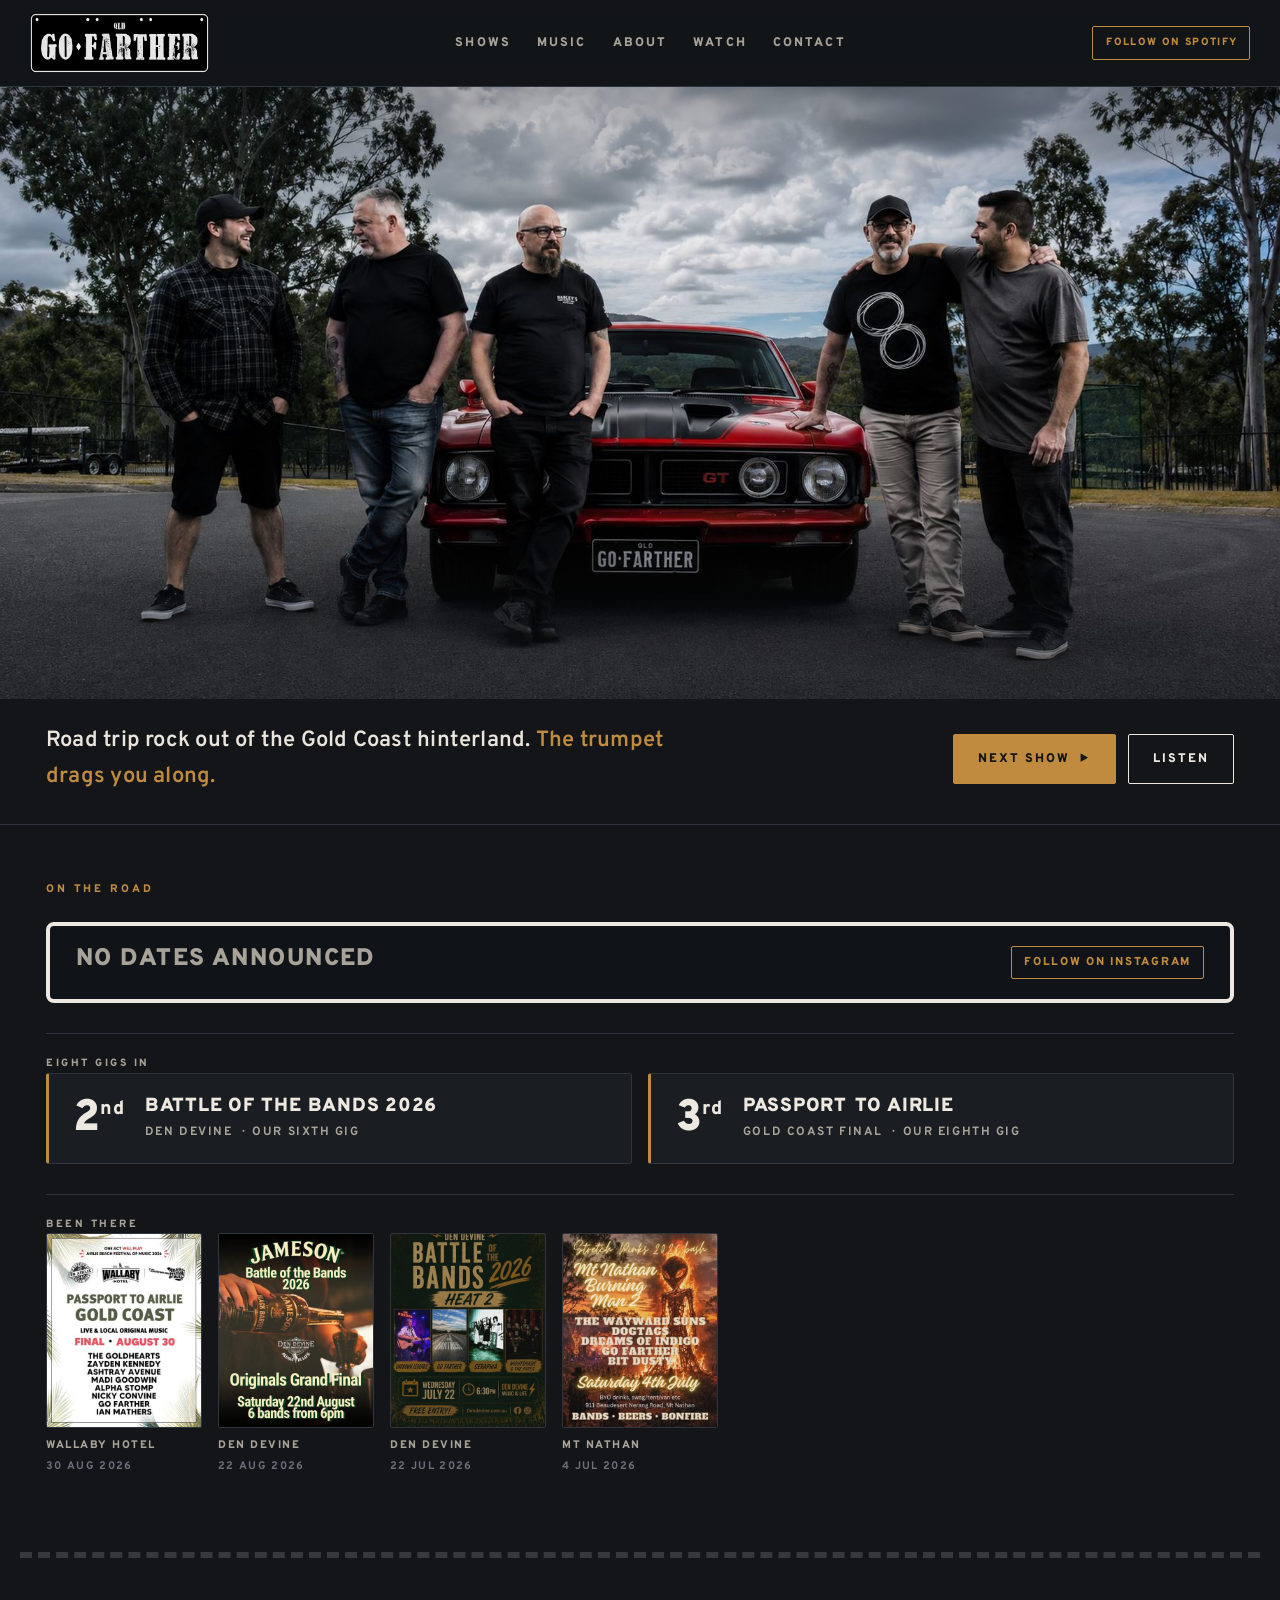
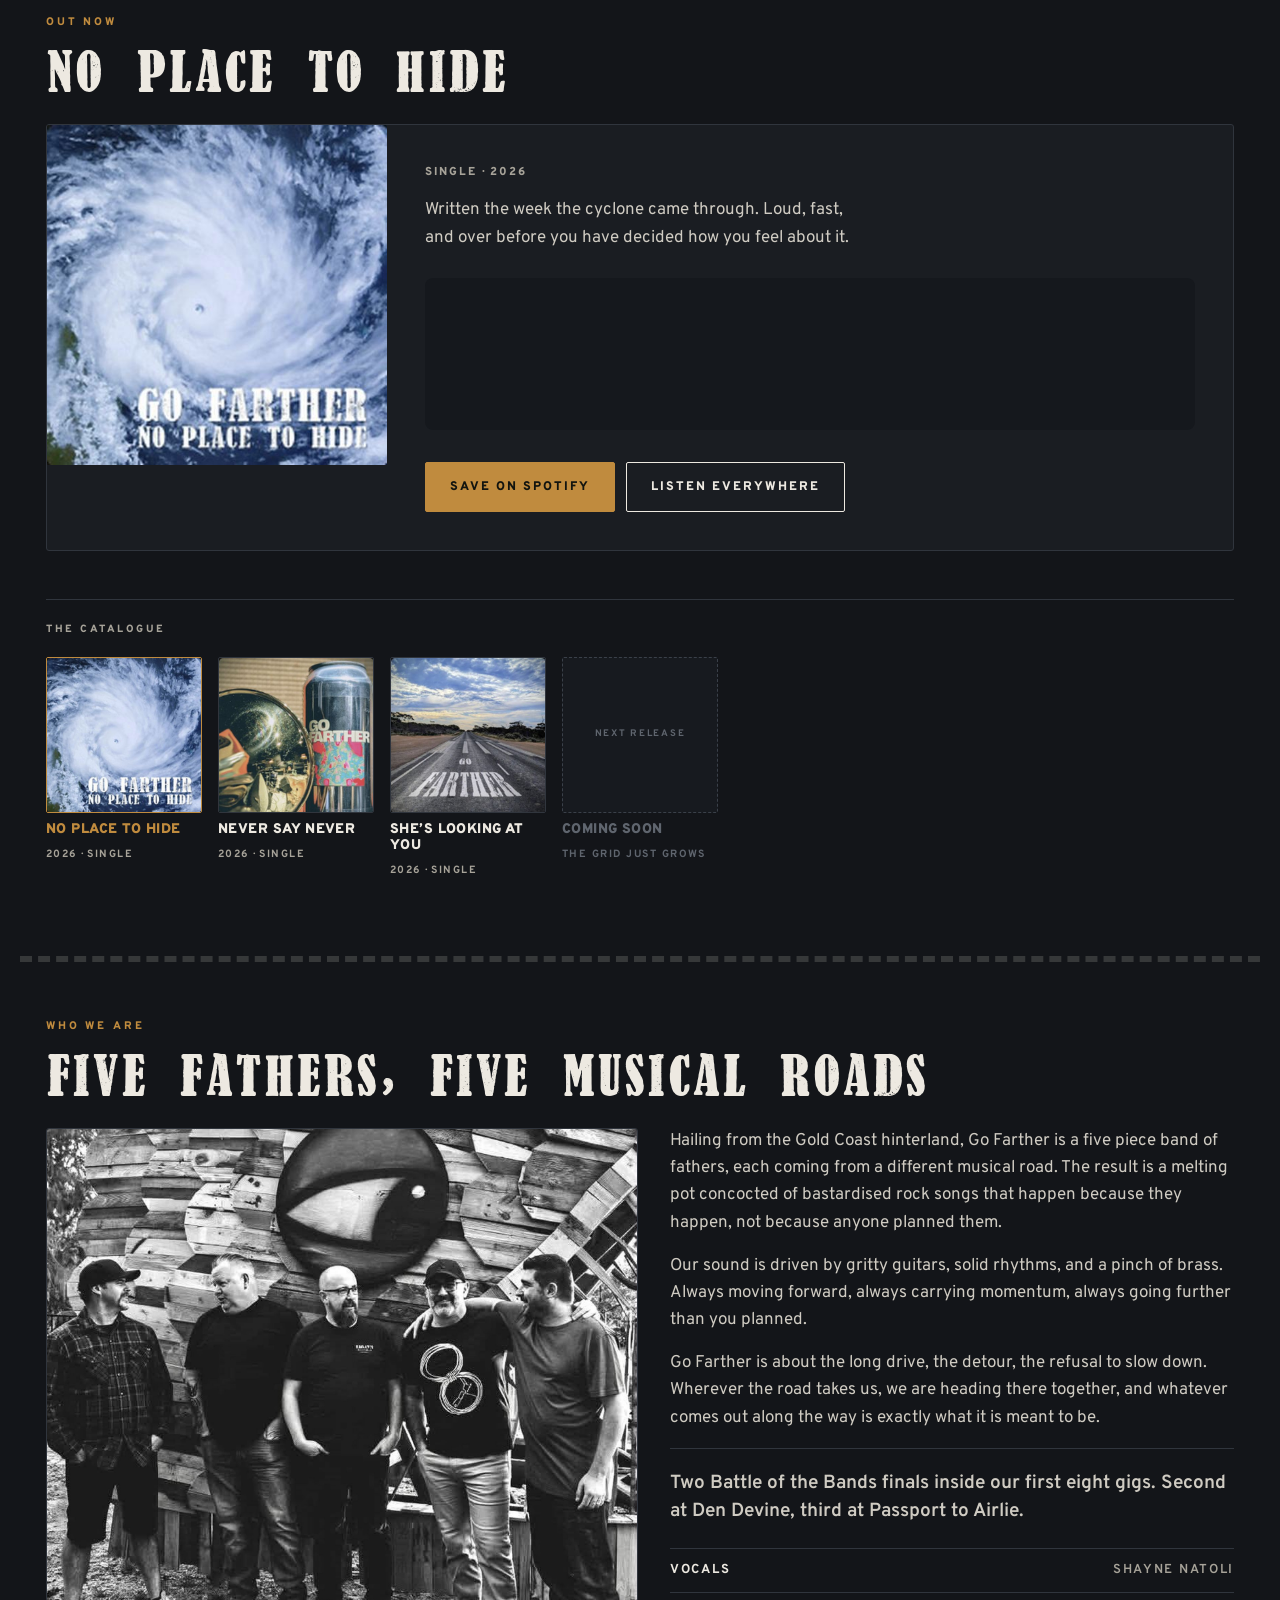
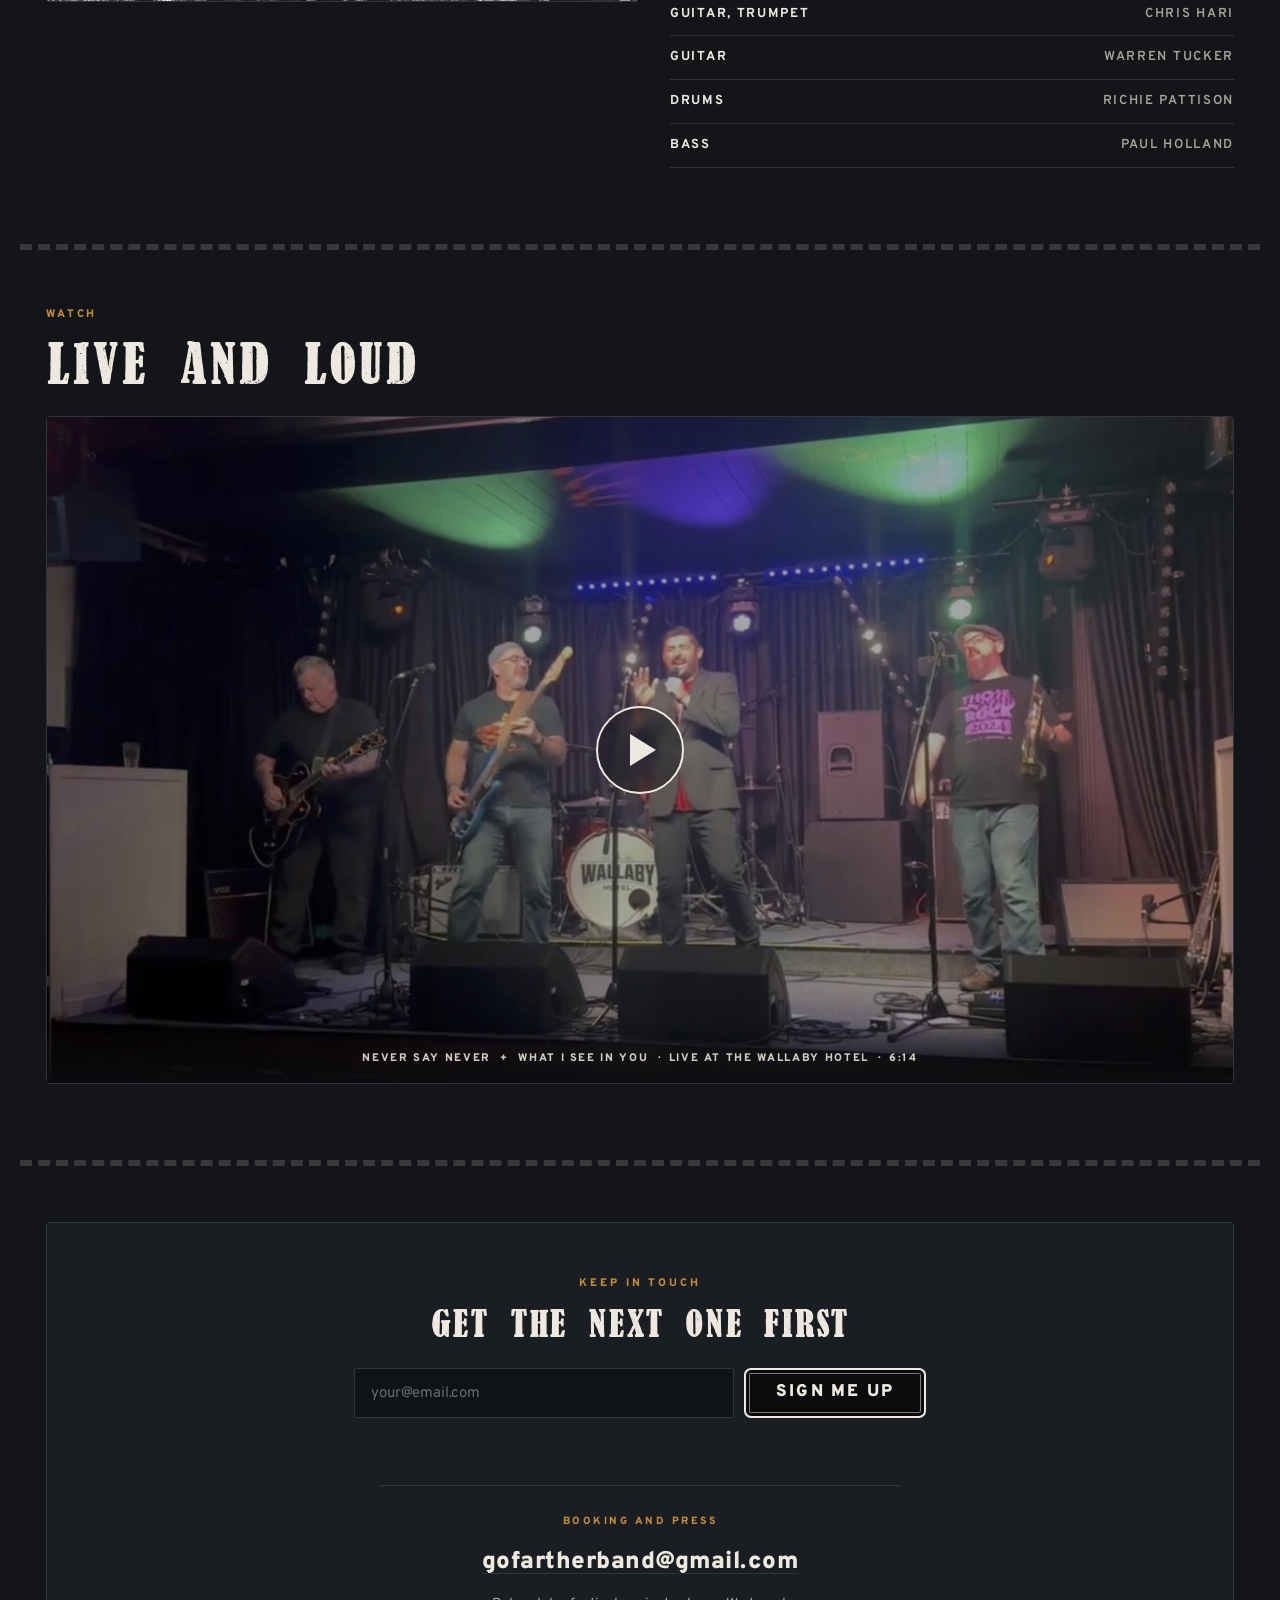
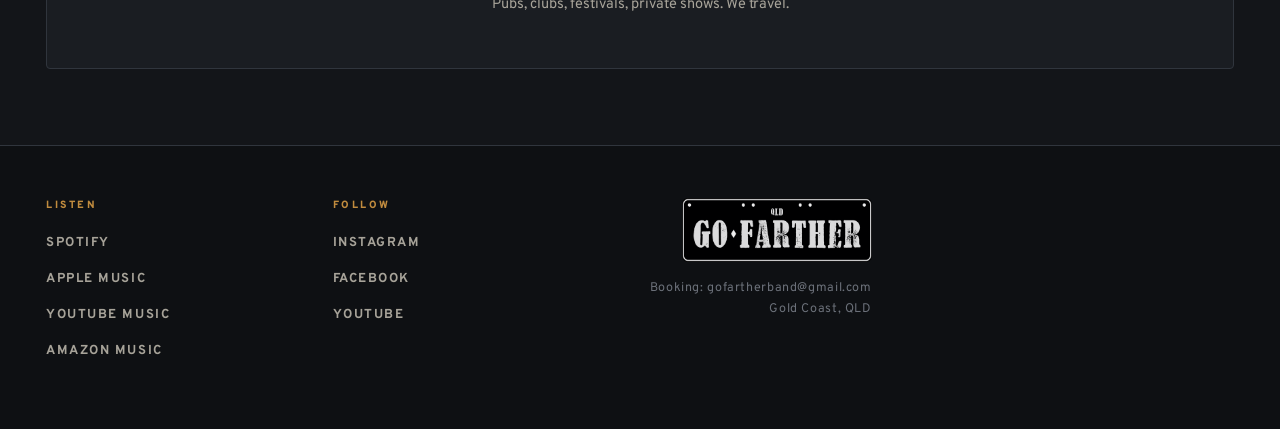
==== index.html @ 7bbc274d "Go Farther site: static build, Reprise headings, data-driven gigs" ====
<!doctype html>
<html lang="en-AU">
<head>
<meta charset="utf-8">
<meta name="viewport" content="width=device-width, initial-scale=1">
<title>Go Farther | Road trip rock from the Gold Coast hinterland</title>
<meta name="description" content="Go Farther is a five piece rock band from the Gold Coast hinterland. Gritty guitars, solid rhythms and a pinch of brass. Shows, music and video.">
<!-- ==========================================================================
     PRE-LAUNCH. Search engines are blocked in three places while we build:
       1. the robots meta tag below
       2. X-Robots-Tag in /_headers
       3. Disallow in /robots.txt
     At launch: delete the meta tag, delete the X-Robots-Tag block, flip robots.txt
     back to Allow, and swap every https://gofarther-8ud.pages.dev below for https://gofarther.com.au
     ========================================================================== -->
<meta name="robots" content="noindex, nofollow">
<link rel="canonical" href="https://gofarther-8ud.pages.dev/">

<meta property="og:type" content="website">
<meta property="og:site_name" content="Go Farther">
<meta property="og:title" content="Go Farther">
<meta property="og:description" content="Road trip rock out of the Gold Coast hinterland. The trumpet drags you along.">
<meta property="og:image" content="https://gofarther-8ud.pages.dev/assets/img/hero-band-falcon.jpg">
<meta property="og:url" content="https://gofarther-8ud.pages.dev/">
<meta name="twitter:card" content="summary_large_image">

<meta name="theme-color" content="#131519">
<link rel="icon" href="/assets/img/favicon.png" sizes="any">
<link rel="apple-touch-icon" href="/assets/img/favicon.png">

<link rel="preconnect" href="https://fonts.googleapis.com">
<link rel="preconnect" href="https://fonts.gstatic.com" crossorigin>
<link rel="stylesheet" href="https://fonts.googleapis.com/css2?family=Overpass:wght@400;600;800;900&display=swap">
<link rel="stylesheet" href="/assets/css/site.css">

<script type="application/ld+json">
{
  "@context": "https://schema.org",
  "@type": "MusicGroup",
  "name": "Go Farther",
  "genre": "Rock",
  "foundingLocation": { "@type": "Place", "name": "Gold Coast hinterland, Queensland, Australia" },
  "url": "https://gofarther-8ud.pages.dev/",
  "sameAs": [
    "https://open.spotify.com/artist/5Gyr7QSNxwb5gApxq5xsgX",
    "https://music.apple.com/us/artist/go-farther/1884825836",
    "https://music.youtube.com/channel/UCXYEwK0TJJOYPYDFlWAyGfg",
    "https://music.amazon.com.au/artists/B0GSFQR6L7"
  ]
}
</script>
</head>
<body>
<header class="nav">
  <div class="shell navin">
    <a class="navmark" href="#"><img class="navplate" src="/assets/img/plate.png" alt="Go Farther"></a>
    <nav>
      <ul class="navlinks">
        <li><a href="#shows">Shows</a></li>
        <li><a href="#music">Music</a></li>
        <li><a href="#about">About</a></li>
        <li><a href="#video">Watch</a></li>
        <li><a href="#contact">Contact</a></li>
      </ul>
    </nav>
    <span class="navspot"><a class="spotbtn" href="https://open.spotify.com/artist/5Gyr7QSNxwb5gApxq5xsgX" target="_blank" rel="noopener"><span><span class="lbl-full">Follow on </span>Spotify</span></a></span>
  </div>
</header>

<h1 class="vh">Go Farther, road trip rock from the Gold Coast hinterland</h1>

<div class="hero">
  <img class="heroimg" src="/assets/img/hero-band-falcon.jpg" alt="Go Farther with a red XB Falcon GT on a hinterland road">
  <div class="heroscrim"></div>
</div>
</div>

<div class="herobar">
  <div class="shell herobarin">
    <p class="tagline">Road trip rock out of the Gold Coast hinterland. <em>The trumpet drags you along.</em></p>
    <div class="herobtns">
      <a class="btn brass" href="#shows">Next show &nbsp;&#9654;</a>
      <a class="btn" href="#music">Listen</a>
    </div>
  </div>
</div>

<section id="shows">
  <div class="shell">
    <p class="eyebrow">On the road</p>

    <div class="signwrap" id="gigSign">
      <div class="gig gig-loading"><span class="town">Loading dates</span></div>
    </div>

    <div class="cathead"><p class="catlabel">Eight gigs in</p></div>
    <div class="results">
      <div class="result">
        <span class="place">2<sup>nd</sup></span>
        <span class="rbody">
          <span class="rtitle">Battle of the Bands 2026</span>
          <span class="rmeta">Den Devine &nbsp;&#183;&nbsp; our sixth gig</span>
        </span>
      </div>
      <div class="result">
        <span class="place">3<sup>rd</sup></span>
        <span class="rbody">
          <span class="rtitle">Passport to Airlie</span>
          <span class="rmeta">Gold Coast final &nbsp;&#183;&nbsp; our eighth gig</span>
        </span>
      </div>
    </div>

    <div class="cathead"><p class="catlabel">Been there</p></div>
    <div class="posters">
      <figure class="poster"><img src="/assets/img/poster-airlie.jpg" alt="Passport to Airlie Gold Coast final"><figcaption>Wallaby Hotel<span>30 Aug 2026</span></figcaption></figure>
      <figure class="poster"><img src="/assets/img/poster-jameson.jpg" alt="Jameson Battle of the Bands originals grand final"><figcaption>Den Devine<span>22 Aug 2026</span></figcaption></figure>
      <figure class="poster"><img src="/assets/img/poster-den-devine.jpg" alt="Den Devine Battle of the Bands heat two"><figcaption>Den Devine<span>22 Jul 2026</span></figcaption></figure>
      <figure class="poster"><img src="/assets/img/poster-mt-nathan.jpg" alt="Mt Nathan Burning Man 2"><figcaption>Mt Nathan<span>4 Jul 2026</span></figcaption></figure>
    </div>
  </div>
</section>

<div class="lanes"></div>

<section id="music">
  <div class="shell">
    <p class="eyebrow" id="relEyebrow">Out now</p>
    <h2 id="relTitle">No Place to Hide</h2>

    <div class="release">
      <div class="lead">
        <div class="leadart"><img id="relArt" src="/assets/img/cover-no-place-to-hide.jpg" alt="No Place to Hide cover"></div>
        <div class="leadbody">
          <p class="rel-kicker" id="relMeta">Single &#183; 2026</p>
          <p class="rel-blurb" id="relBlurb">Written the week the cyclone came through. Loud, fast, and over before you have decided how you feel about it.</p>
          <div class="player" id="relPlayerWrap">
            <iframe id="relFrame" title="Go Farther on Spotify" src="https://open.spotify.com/embed/track/7tzsElKVx09cEjMDrLW0uu?utm_source=generator&theme=0" width="100%" height="152" frameborder="0" loading="lazy" allow="autoplay; clipboard-write; encrypted-media; fullscreen; picture-in-picture"></iframe>
          </div>
          <div class="btnrow">
            <a class="btn brass" id="relSave" href="https://open.spotify.com/track/7tzsElKVx09cEjMDrLW0uu" target="_blank" rel="noopener">Save on Spotify</a>
            <a class="btn is-pending" id="relAll" href="#" aria-disabled="true">Listen everywhere <small>needs the DistroKid link</small></a>
          </div>
        </div>
      </div>

      <div class="cathead">
        <p class="catlabel">The catalogue</p>
      </div>
      <div class="catgrid" id="catGrid">
        <button class="cat" type="button" data-k="no_place"><span class="catart"><img src="/assets/img/cover-no-place-to-hide.jpg" alt=""></span><span class="cattitle">No Place to Hide</span><span class="catmeta">2026 &#183; Single</span></button>
        <button class="cat" type="button" data-k="never_say"><span class="catart"><img src="/assets/img/cover-never-say-never.jpg" alt=""></span><span class="cattitle">Never Say Never</span><span class="catmeta">2026 &#183; Single</span></button>
        <button class="cat" type="button" data-k="shes_looking"><span class="catart"><img src="/assets/img/cover-shes-looking-at-you.jpg" alt=""></span><span class="cattitle">She&rsquo;s Looking at You</span><span class="catmeta">2026 &#183; Single</span></button>
        <span class="cat cat-next"><span class="catart catart-next"><span>Next release</span></span><span class="cattitle">Coming soon</span><span class="catmeta">The grid just grows</span></span>
      </div>
    </div>
  </div>
</section>

<div class="lanes"></div>

<section id="about">
  <div class="shell">
    <p class="eyebrow">Who we are</p>
    <h2>Five fathers, five musical roads</h2>

    <div class="about">
      <figure class="aboutpic">
        <img src="/assets/img/about-band.jpg" alt="Go Farther, five-piece from the Gold Coast hinterland">
      </figure>
      <div>
        <p>Hailing from the Gold Coast hinterland, Go Farther is a five piece band of fathers, each coming from a different musical road. The result is a melting pot concocted of bastardised rock songs that happen because they happen, not because anyone planned them.</p>
        <p>Our sound is driven by gritty guitars, solid rhythms, and a pinch of brass. Always moving forward, always carrying momentum, always going further than you planned.</p>
        <p>Go Farther is about the long drive, the detour, the refusal to slow down. Wherever the road takes us, we are heading there together, and whatever comes out along the way is exactly what it is meant to be.</p>
        <p class="biofact">Two Battle of the Bands finals inside our first eight gigs. Second at Den Devine, third at Passport to Airlie.</p>
        <ul class="members">
          <li>Vocals <span>Shayne Natoli</span></li>
          <li>Guitar, trumpet <span>Chris Hari</span></li>
          <li>Guitar <span>Warren Tucker</span></li>
          <li>Drums <span>Richie Pattison</span></li>
          <li>Bass <span>Paul Holland</span></li>
        </ul>
      </div>
    </div>
  </div>
</section>

<div class="lanes"></div>

<section id="video">
  <div class="shell">
    <p class="eyebrow">Watch</p>
    <h2>Live and loud</h2>
    <figure class="videowrap" id="videoWrap">
      <img class="vidposter" src="/assets/img/video-poster-wallaby.jpg" alt="Go Farther live at the Wallaby Hotel">
      <button class="vidplay" id="vidPlay" type="button" aria-label="Play the live video"></button>
      <span class="vidchip">Never Say Never &nbsp;+&nbsp; What I See in You &nbsp;&#183;&nbsp; live at the Wallaby Hotel &nbsp;&#183;&nbsp; 6:14</span>
    </figure>
</div>
  </div>
</section>

<div class="lanes"></div>

<section id="contact">
  <div class="shell">
    <div class="signup">
      <p class="eyebrow">Keep in touch</p>
      <h2>Get the next one first</h2>
      <form class="form" id="signupForm" novalidate>
        <input type="email" id="signupEmail" name="email" placeholder="your@email.com" aria-label="Email address" required autocomplete="email">
        <button class="platebtn" type="submit"><span class="nm">Sign me up</span></button>
      </form>
      <p class="formnote" id="signupNote" role="status" aria-live="polite"></p>

      <div class="booking">
        <p class="bklabel">Booking and press</p>
        <p class="bkmail"><a href="mailto:gofartherband@gmail.com">gofartherband@gmail.com</a></p>
        <p class="bknote">Pubs, clubs, festivals, private shows. We travel.</p>
      </div>
    </div>
  </div>
</section>

<footer>
  <div class="shell">
    <div class="fgrid">
      <div class="fcol">
        <p class="flabel">Listen</p>
        <ul class="flist">
          <li><a href="https://open.spotify.com/artist/5Gyr7QSNxwb5gApxq5xsgX" target="_blank" rel="noopener">Spotify</a></li>
          <li><a href="https://music.apple.com/us/artist/go-farther/1884825836" target="_blank" rel="noopener">Apple Music</a></li>
          <li><a href="https://music.youtube.com/channel/UCXYEwK0TJJOYPYDFlWAyGfg" target="_blank" rel="noopener">YouTube Music</a></li>
          <li><a href="https://music.amazon.com.au/artists/B0GSFQR6L7" target="_blank" rel="noopener">Amazon Music</a></li>
        </ul>
      </div>
      <div class="fcol">
        <p class="flabel">Follow</p>
        <ul class="flist">
          <li><a href="https://www.instagram.com/gofartherofficial/" target="_blank" rel="noopener">Instagram</a></li>
          <li><a href="https://www.facebook.com/gofartherofficial" target="_blank" rel="noopener">Facebook</a></li>
          <li><a href="https://www.youtube.com/gofarther" target="_blank" rel="noopener">YouTube</a></li>
        </ul>
      </div>
      <div class="fcol fmark">
        <img class="fplate" src="/assets/img/plate.png" alt="Go Farther">
        <p class="fnote">Booking: gofartherband@gmail.com<br>Gold Coast, QLD</p>
      </div>
    </div>
  </div>
</footer>

<script src="/assets/js/site.js" defer></script>
</body>
</html>
---- assets/css/site.css ----
@font-face{
  font-family:"Reprise Title";
  src:url("/assets/fonts/reprise-title.woff2") format("woff2");
  font-weight:400;
  font-style:normal;
  font-display:swap;
}

:root{
    --bitumen:#131519;
    --panel:#1A1D22;
    --panel2:#212530;
    --line:#EDE9E1;
    --line-dim:#A7A399;
    --brass:#C08B3E;
    --grass:#8B7A5E;
    --dusk:#6E8FA6;
    --edge:#30353D;
    --font:"Overpass",-apple-system,"Segoe UI",Roboto,Helvetica,Arial,sans-serif;
    --display:"Reprise Title","Overpass",Impact,Haettenschweiler,sans-serif;
  }
  *{box-sizing:border-box}
  body{
    margin:0;background:var(--bitumen);color:var(--line);
    font-family:var(--font);font-size:17px;line-height:1.6;
    -webkit-font-smoothing:antialiased;
  }
  img{max-width:100%;display:block}
  a{color:inherit;text-decoration:none}
  a:focus-visible,button:focus-visible{outline:2px solid var(--brass);outline-offset:3px}

  .shell{max-width:1240px;margin:0 auto;padding:0 26px}


  /* ================= nav ================= */
  header.nav{
    position:sticky;top:0;z-index:50;background:rgba(19,21,25,.86);
    backdrop-filter:blur(9px);border-bottom:1px solid var(--edge);
  }
  .navin{display:flex;align-items:center;justify-content:space-between;gap:20px;padding:13px 0}
  .navmark{display:flex;align-items:center;padding-left:10px;flex:none}
  .navmark{display:flex;align-items:center;gap:13px}
  .navround{display:none!important}
  .navplate{height:clamp(48px,7vw,60px);width:auto;display:block}
  .navlinks{display:flex;gap:26px;align-items:center;list-style:none;margin:0;padding:0}
  .navlinks a{
    font-size:12.5px;font-weight:800;letter-spacing:.17em;text-transform:uppercase;color:var(--line-dim);
    padding:4px 0;border-bottom:2px solid transparent;transition:color .16s,border-color .16s;
  }
  .navlinks a:hover{color:var(--line);border-bottom-color:var(--brass)}
  .spotbtn{
    display:inline-flex;align-items:center;justify-content:center;
    font-size:10.5px;font-weight:800;letter-spacing:.13em;text-transform:uppercase;
    border:1.5px solid var(--brass);color:var(--brass);padding:8px 13px;border-radius:2px;
    transition:background .16s,color .16s;white-space:nowrap;
  }
  .spotbtn > span{display:block;margin-right:-.15em} /* drop the trailing letter-space so the label truly centres */
  .spotbtn:hover{background:var(--brass);color:#12140F}
  .navspot{padding-right:10px}
  @media (max-width:820px){ .navlinks{display:none} }

  /* ---- plate component (stand-in for the artwork) ---- */
  .plate{
    display:inline-flex;flex-direction:column;align-items:center;
    background:#0A0B0D;border:2px solid var(--line);border-radius:7px;
    box-shadow:inset 0 0 0 3px #0A0B0D, inset 0 0 0 4px rgba(237,233,225,.5);
    color:var(--line);line-height:1;
  }
  .plate .st{font-weight:800;letter-spacing:.24em}
  .plate .nm{font-weight:900;letter-spacing:.12em;text-transform:uppercase}
  .plate-sm{padding:5px 18px 8px;gap:3px}
  .plate-sm .st{font-size:7.5px;opacity:.85}
  .plate-sm .nm{font-size:clamp(14px,2.6vw,19px)}

  /* ================= hero ================= */
  .hero{position:relative;background:#0E1218;overflow:hidden}
  .heroimg{
    width:100%;aspect-ratio:2000/957;max-height:84vh;object-fit:cover;object-position:center bottom;display:block;
  }
  .heroscrim{
    position:absolute;inset:0;pointer-events:none;
    background:
      linear-gradient(to bottom, rgba(12,15,20,.35) 0%, rgba(12,15,20,0) 22%, rgba(12,15,20,0) 72%, rgba(19,21,25,.6) 100%);
  }
  .herobar{border-bottom:1px solid var(--edge);background:var(--bitumen)}
  .herobarin{
    display:flex;flex-wrap:wrap;gap:18px 34px;align-items:center;justify-content:space-between;
    padding:24px 26px 30px;
  }
  .tagline{
    margin:0;max-width:640px;font-size:clamp(16px,2.2vw,22px);font-weight:600;letter-spacing:.01em;color:#E9E5DC;
  }
  .tagline em{font-style:normal;color:var(--brass)}
  .herobtns{display:flex;flex-wrap:wrap;gap:12px}
  .btn{
    font-size:12.5px;font-weight:800;letter-spacing:.16em;text-transform:uppercase;
    padding:14px 24px;border-radius:2px;border:1.5px solid var(--line);color:var(--line);
    background:transparent;transition:background .16s,color .16s;
  }
  .btn:hover{background:var(--line);color:#111}
  .btn.brass{border-color:var(--brass);color:#12140F;background:var(--brass)}
  .btn.brass:hover{background:#D6A055;border-color:#D6A055}
  .btn.is-pending{border-style:dashed;border-color:#4A5058;color:#8A9099;cursor:not-allowed}
  .btn.is-pending:hover{background:transparent;color:#8A9099}
  .btn small{display:block;font-size:9px;letter-spacing:.12em;color:#6B7079;margin-top:4px;font-weight:700}

  /* ================= sections ================= */
  section{padding:56px 0 76px}
  .lanes{
    height:0;border-top:6px dashed rgba(237,233,225,.16);
    max-width:1240px;margin:0 auto;
  }
  .eyebrow{
    margin:0 0 10px;font-size:11px;font-weight:800;letter-spacing:.26em;
    text-transform:uppercase;color:var(--brass);
  }
  h2{
    margin:0;font-family:var(--display);font-weight:400;
    font-size:clamp(34px,5.8vw,60px);letter-spacing:.02em;
    text-transform:uppercase;line-height:.98;text-wrap:balance;
  }
  .sub{margin:14px 0 0;max-width:560px;color:var(--line-dim);font-size:17px}

  /* ---- gig sign ---- */
  .signwrap{margin-top:24px;border:4px solid var(--line);border-radius:8px;overflow:hidden;background:#101317}
  .gig{
    display:flex;flex-wrap:nowrap;align-items:baseline;gap:6px 20px;
    padding:20px 26px;border-bottom:1px solid rgba(237,233,225,.22);
  }
  /* every row breaks to two lines at the same width, not one at a time */
  @media (max-width:620px){
    .gig{flex-direction:column;align-items:flex-start;gap:7px}
    .gig .meta{gap:6px 14px}
  }
  .gig:last-of-type{border-bottom:none}
  .gig .town{
    font-size:clamp(21px,3.6vw,34px);font-weight:900;letter-spacing:.06em;text-transform:uppercase;
    line-height:1.05;flex:1 1 auto;min-width:0;
  }
  .gig .meta{
    display:flex;flex-wrap:wrap;align-items:baseline;gap:8px 18px;
    font-size:14px;font-weight:600;letter-spacing:.1em;text-transform:uppercase;color:var(--line-dim);
    font-variant-numeric:tabular-nums;
  }
  .gig .date{color:var(--line)}
  .gig .tix{
    font-size:11.5px;font-weight:800;letter-spacing:.15em;color:var(--brass);
    border:1.5px solid var(--brass);border-radius:2px;padding:6px 12px;white-space:nowrap;
  }
  .gig .tix:hover{background:var(--brass);color:#12140F}

  .results{display:grid;gap:16px}
  @media (min-width:700px){ .results{grid-template-columns:1fr 1fr} }
  .result{
    display:flex;align-items:center;gap:20px;padding:22px 24px 20px;
    border:1px solid var(--edge);border-left:3px solid var(--brass);border-radius:3px;background:var(--panel);
  }
  .place{
    font-size:clamp(30px,4.2vw,44px);font-weight:900;line-height:1;letter-spacing:-.01em;
    color:var(--line);font-variant-numeric:tabular-nums;flex:none;display:block;
  }
  .place sup{font-size:.44em;font-weight:800;letter-spacing:.06em;vertical-align:super;line-height:0}
  .rbody{display:flex;flex-direction:column;gap:6px;min-width:0}
  .rtitle{font-size:clamp(15px,2vw,19px);font-weight:900;text-transform:uppercase;letter-spacing:.04em;line-height:1.15}
  .rmeta{font-size:12px;font-weight:700;letter-spacing:.13em;text-transform:uppercase;color:var(--line-dim)}

  .posters{display:grid;gap:16px;grid-template-columns:repeat(auto-fill,minmax(140px,1fr))}
  .poster{margin:0;display:flex;flex-direction:column;gap:9px}
  .poster img{
    width:100%;aspect-ratio:4/5;object-fit:cover;border-radius:2px;
    border:1px solid var(--edge);background:#14171C;
  }
  .poster figcaption{
    display:flex;flex-direction:column;gap:3px;
    font-size:11px;font-weight:800;letter-spacing:.14em;text-transform:uppercase;color:var(--line-dim);
  }
  .poster figcaption span{font-weight:700;color:#6B7079;letter-spacing:.12em}

  /* ---- releases ---- */
  .rel{display:grid;gap:18px;margin-top:34px}
  @media (min-width:720px){ .rel{grid-template-columns:repeat(3,1fr)} }
  .relcard{background:var(--panel);border:1px solid var(--edge);border-radius:3px;overflow:hidden}
  .art{
    aspect-ratio:1/1;display:flex;flex-direction:column;align-items:center;justify-content:center;
    gap:12px;padding:22px;text-align:center;position:relative;
    background:linear-gradient(150deg,#242830,#171A1F 62%,#1E2128);
  }
  .art::after{
    content:"";position:absolute;inset:11px;border:1px dashed rgba(237,233,225,.16);border-radius:2px;
  }
  .art .ttl{font-size:clamp(19px,2.6vw,26px);font-weight:900;text-transform:uppercase;letter-spacing:.04em;line-height:1.02}
  .art .ph{font-size:10px;font-weight:700;letter-spacing:.18em;text-transform:uppercase;color:#6E747E}
  .relmeta{display:flex;justify-content:space-between;align-items:center;gap:12px;padding:15px 18px}
  .relmeta .yr{font-size:11.5px;font-weight:700;letter-spacing:.14em;text-transform:uppercase;color:var(--line-dim)}
  .relmeta .play{font-size:11.5px;font-weight:800;letter-spacing:.14em;text-transform:uppercase;color:var(--brass)}

  /* ---- release ---- */
  .release{margin-top:24px;display:flex;flex-direction:column;gap:18px}
  .lead{display:grid;gap:0;border:1px solid var(--edge);border-radius:3px;overflow:hidden;background:var(--panel)}
  @media (min-width:820px){ .lead{grid-template-columns:minmax(0,340px) 1fr} }
  .leadart{aspect-ratio:1/1;background:#171A1F}
  .leadart img{width:100%;height:100%;object-fit:cover}
  .leadbody{padding:clamp(24px,3.5vw,38px);display:flex;flex-direction:column;justify-content:center;gap:6px}
  .rel-kicker{margin:0;font-size:11.5px;font-weight:800;letter-spacing:.18em;text-transform:uppercase;color:var(--line-dim)}
  .rel-blurb{margin:10px 0 0;max-width:440px;color:#CFCBC2}
  .btnrow{display:flex;flex-wrap:wrap;gap:11px;margin-top:22px}
  .player{margin:20px 0 4px;border-radius:8px;overflow:hidden;background:#15181D;min-height:152px}
  .player iframe{display:block;border:0;border-radius:8px}
  .playerph{
    margin-top:20px;margin-bottom:4px;border:1px dashed #3A4049;border-radius:3px;padding:20px;text-align:center;
    font-size:10.5px;font-weight:700;letter-spacing:.18em;text-transform:uppercase;color:#6E747E;
  }
  .cathead{display:flex;flex-wrap:wrap;gap:12px;align-items:baseline;justify-content:space-between;margin-top:30px;padding-top:22px;border-top:1px solid var(--edge)}
  .catlabel{margin:0;font-size:10.5px;font-weight:800;letter-spacing:.24em;text-transform:uppercase;color:var(--line-dim)}
  .catall{font-size:11.5px;font-weight:800;letter-spacing:.16em;text-transform:uppercase;color:var(--brass)}
  .catgrid{display:grid;gap:16px;grid-template-columns:repeat(auto-fill,minmax(150px,1fr))}
  .cat{display:flex;flex-direction:column;gap:9px;background:none;border:0;padding:0;margin:0;
    font:inherit;color:inherit;text-align:left;cursor:pointer;-webkit-appearance:none}
  .cat[aria-current="true"] .catart{border-color:var(--brass)}
  .cat[aria-current="true"] .cattitle{color:var(--brass)}
  .cat:focus-visible{outline:2px solid var(--brass);outline-offset:4px}
  .catart{display:block;aspect-ratio:1/1;border-radius:2px;overflow:hidden;background:#171A1F;border:1px solid var(--edge)}
  .catart img{width:100%;height:100%;object-fit:cover;transition:transform .3s ease}
  .cat:hover .catart img{transform:scale(1.04)}
  .catart-next{
    display:flex;align-items:center;justify-content:center;border-style:dashed;border-color:#3A4049;
    font-size:9.5px;font-weight:700;letter-spacing:.18em;text-transform:uppercase;color:#5F656E;text-align:center;padding:14px;
  }
  .cattitle{font-size:14px;font-weight:900;text-transform:uppercase;letter-spacing:.03em;line-height:1.15}
  .catmeta{font-size:10.5px;font-weight:700;letter-spacing:.14em;text-transform:uppercase;color:var(--line-dim)}
  .cat-next{cursor:default}
  .cat-next .cattitle,.cat-next .catmeta{color:#5F656E}

  /* ---- about ---- */
  .about{display:grid;gap:32px;margin-top:24px;align-items:start}
  @media (min-width:860px){ .about{grid-template-columns:1.05fr 1fr} }
  .aboutpic{margin:0;display:flex;flex-direction:column;gap:11px}
  .aboutpic img{width:100%;aspect-ratio:5/4;object-fit:cover;border-radius:3px;border:1px solid var(--edge)}
  .aboutpic figcaption{font-size:11.5px;font-weight:700;letter-spacing:.13em;text-transform:uppercase;color:#6B7079}
  .about p{margin:0 0 16px;color:#CFCBC2}
  .biofact{
    margin:22px 0 0;padding-top:20px;border-top:1px solid var(--edge);
    font-size:clamp(16px,2vw,19px);font-weight:600;color:var(--line);line-height:1.5;
  }
  .members{list-style:none;margin:22px 0 0;padding:0;display:flex;flex-direction:column;gap:0;border-top:1px solid var(--edge)}
  .members li{
    display:flex;justify-content:space-between;gap:16px;padding:11px 0;border-bottom:1px solid var(--edge);
    font-size:13px;font-weight:700;letter-spacing:.13em;text-transform:uppercase;
  }
  .members span{color:var(--line-dim);font-weight:600}

  /* ---- video ---- */
  .videowrap{
    margin:24px 0 0;aspect-ratio:16/9;border-radius:4px;overflow:hidden;background:#0F1216;
    border:1px solid var(--edge);position:relative;cursor:pointer;
  }
  .vid{width:100%;height:100%;display:block;background:#000}
  .vidposter{width:100%;height:100%;object-fit:cover;filter:brightness(.72)}
  .vidplay{
    position:absolute;left:50%;top:50%;transform:translate(-50%,-50%);
    width:clamp(62px,9vw,88px);height:clamp(62px,9vw,88px);border-radius:50%;
    border:2px solid var(--line);background:rgba(12,14,18,.42);backdrop-filter:blur(3px);
    display:block;transition:background .18s,transform .18s;
  }
  .vidplay::after{
    content:"";position:absolute;left:54%;top:50%;transform:translate(-50%,-50%);
    border-left:clamp(18px,2.6vw,26px) solid var(--line);
    border-top:clamp(11px,1.6vw,16px) solid transparent;
    border-bottom:clamp(11px,1.6vw,16px) solid transparent;
  }
  .videowrap:hover .vidplay{background:var(--brass);transform:translate(-50%,-50%) scale(1.06)}
  .videowrap:hover .vidplay::after{border-left-color:#12140F}
  .vidchip{
    position:absolute;left:0;right:0;bottom:0;padding:26px 20px 16px;
    background:linear-gradient(transparent,rgba(10,12,16,.9));
    font-size:11px;font-weight:800;letter-spacing:.15em;text-transform:uppercase;color:#CFCBC2;text-align:center;
  }
  .vlabel{font-size:12px;font-weight:800;letter-spacing:.2em;text-transform:uppercase;color:#8A9099}
  .vnote{font-size:14px;color:#666C75;max-width:340px}

  /* ---- mailing ---- */
  .signup{
    margin-top:0;background:var(--panel);border:1px solid var(--edge);border-radius:4px;
    padding:clamp(28px,5vw,52px);text-align:center;
  }
  .signup h2{font-size:clamp(26px,4vw,40px)}
  .signup .sub{margin:14px auto 0}
  .form{display:flex;flex-wrap:wrap;gap:10px;justify-content:center;margin-top:26px}
  .form input{
    flex:1 1 280px;max-width:380px;background:#0F1216;border:1.5px solid var(--edge);border-radius:2px;
    color:var(--line);font-family:var(--font);font-size:15px;padding:14px 16px;
  }
  .form input::placeholder{color:#666C75}
  .form input:focus{outline:none;border-color:var(--brass)}
  .platebtn{
    display:inline-flex;flex-direction:column;align-items:center;gap:0;
    background:#0A0B0D;border:2px solid var(--line);border-radius:7px;
    box-shadow:inset 0 0 0 3px #0A0B0D, inset 0 0 0 4px rgba(237,233,225,.5);
    padding:13px 30px 14px;cursor:pointer;font-family:var(--font);color:var(--line);
    transition:transform .14s;
  }
  .platebtn:hover{transform:translateY(-2px)}
  .platebtn .nm{font-size:17px;font-weight:900;letter-spacing:.13em;text-transform:uppercase;line-height:1.1}

  /* ---- footer ---- */
  footer{border-top:1px solid var(--edge);padding:52px 0 64px;background:#0E1013}
  .fgrid{display:grid;gap:34px}
  @media (min-width:640px){ .fgrid{grid-template-columns:repeat(3,1fr)} }
  @media (min-width:940px){ .fgrid{grid-template-columns:repeat(3,1fr) 1.3fr} }
  .flabel{margin:0 0 14px;font-size:10.5px;font-weight:800;letter-spacing:.24em;text-transform:uppercase;color:var(--brass)}
  .flist{list-style:none;margin:0;padding:0;display:flex;flex-direction:column;gap:9px}
  .flist a{font-size:13px;font-weight:700;letter-spacing:.12em;text-transform:uppercase;color:var(--line-dim)}
  .flist a:hover{color:var(--line)}
  .fmark{display:flex;flex-direction:column;gap:16px;align-items:flex-start}
  .fplate{width:190px;height:auto;opacity:.95}
  @media (min-width:940px){ .fmark{align-items:flex-end;text-align:right} }
  .fnote{margin:0;font-size:12.5px;color:#6B7079;letter-spacing:.05em;line-height:1.7}


  @media (prefers-reduced-motion:reduce){ *{transition:none!important} }

/* ---- mailing list feedback ---- */
.formnote{
  margin:16px 0 0;min-height:1.2em;font-size:14px;font-weight:600;
  letter-spacing:.02em;text-align:center;color:var(--line-dim);
}
.formnote.is-ok{color:var(--brass)}
.formnote.is-err{color:#D98A8A}

/* the play control is a real button */
.vidplay{padding:0;-webkit-appearance:none;cursor:pointer}
.vidplay[aria-disabled="true"]{cursor:default}
.videowrap:has(.vidplay[aria-disabled="true"]):hover .vidplay{background:rgba(12,14,18,.42);transform:translate(-50%,-50%)}


/* ---- gig list states ---- */
.gig-loading .town,.gig-empty .town{color:var(--line-dim);font-size:clamp(17px,2.6vw,24px)}
.gig-empty .tix{border-color:var(--brass);color:var(--brass)}
.gig-empty .tix:hover{background:var(--brass);color:#12140F}

/* nav: the plate leads, the Spotify button supports. Label shortens on tiny screens
   so the plate never has to shrink. */
@media (max-width:400px){ .lbl-full{display:none} }

/* ---- booking, inside the contact section ---- */
.booking{
  margin:34px auto 0;padding-top:28px;border-top:1px solid var(--edge);
  max-width:520px;text-align:center;
}
.bklabel{
  margin:0;font-size:10.5px;font-weight:800;letter-spacing:.24em;
  text-transform:uppercase;color:var(--brass);
}
.bkmail{margin:12px 0 0}
.bkmail a{
  font-size:clamp(17px,2.6vw,24px);font-weight:900;letter-spacing:.02em;color:var(--line);
  text-decoration:underline;text-underline-offset:5px;text-decoration-thickness:1px;
  text-decoration-color:var(--edge);word-break:break-word;
}
.bkmail a:hover{text-decoration-color:var(--brass);color:var(--brass)}
.bknote{margin:12px 0 0;font-size:14.5px;color:var(--line-dim)}

/* visually hidden but read by screen readers and crawlers */
.vh{
  position:absolute;width:1px;height:1px;padding:0;margin:-1px;overflow:hidden;
  clip:rect(0 0 0 0);clip-path:inset(50%);white-space:nowrap;border:0;
}
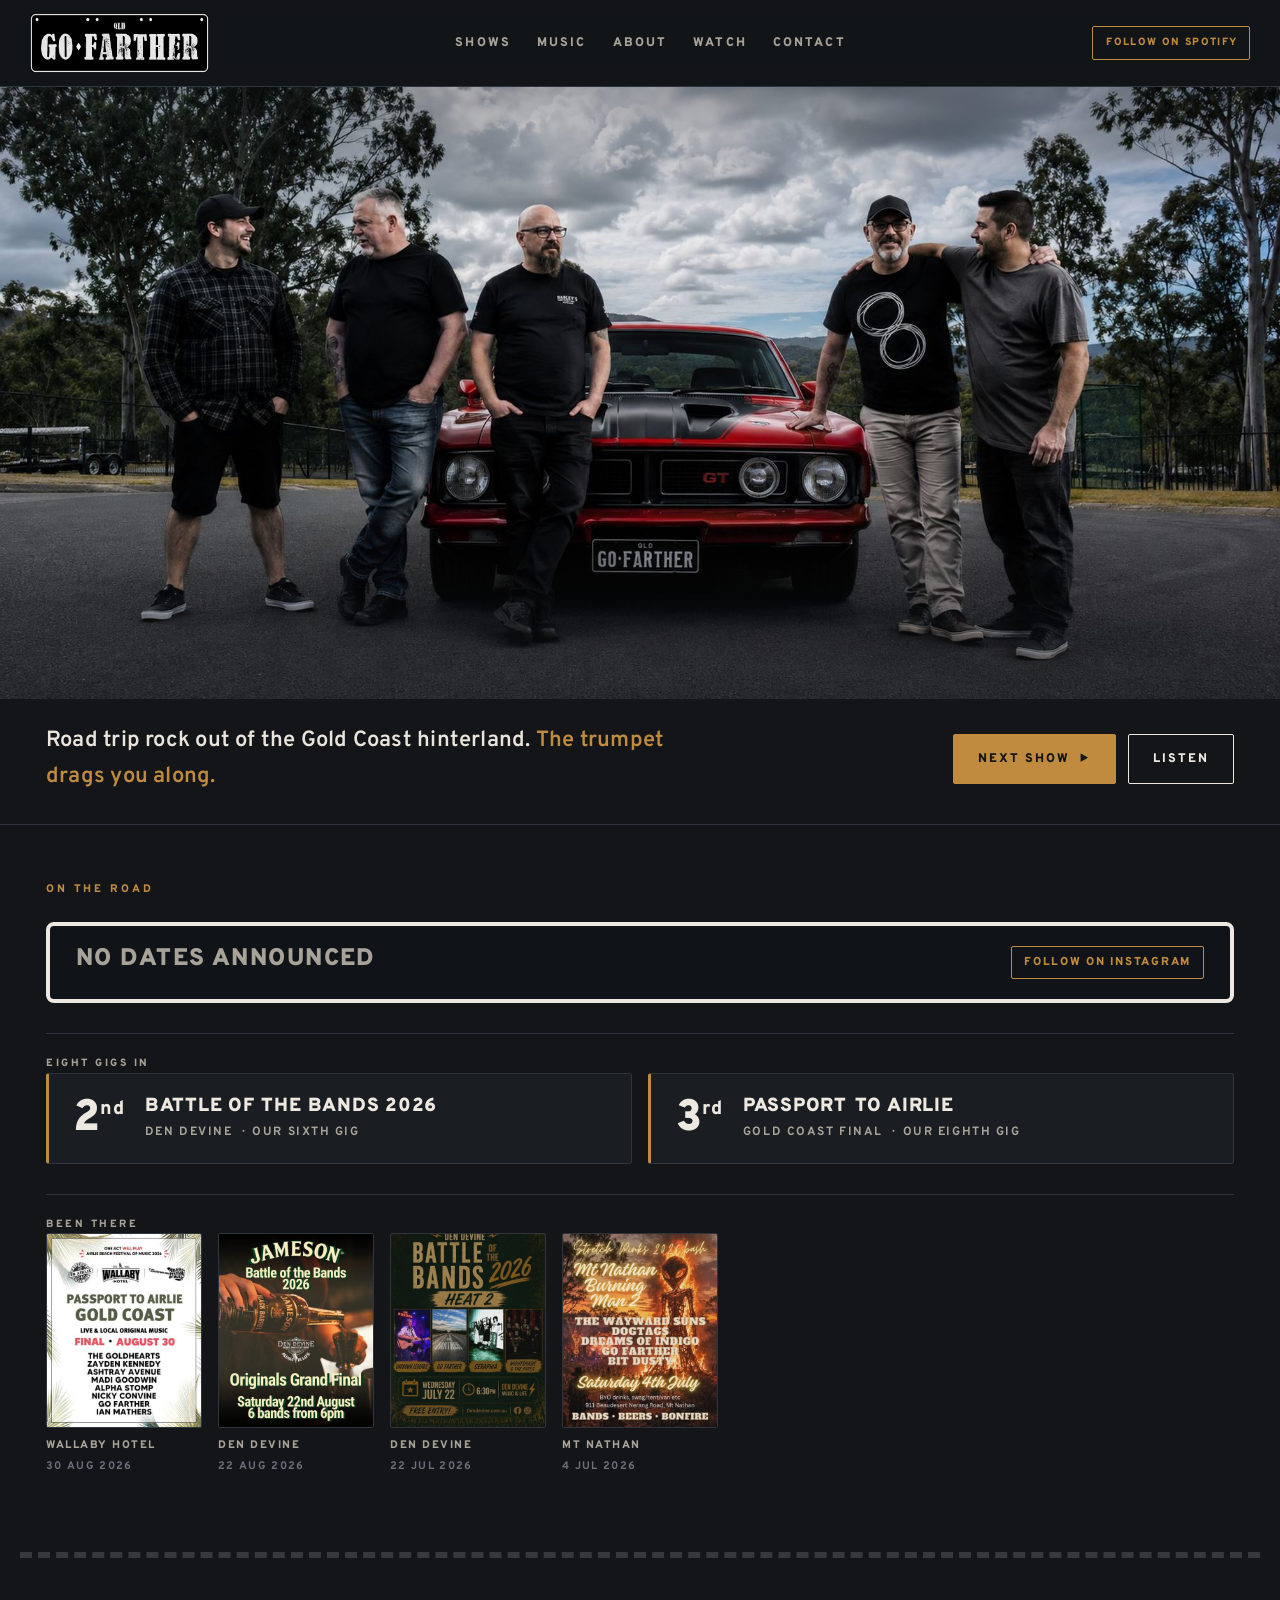
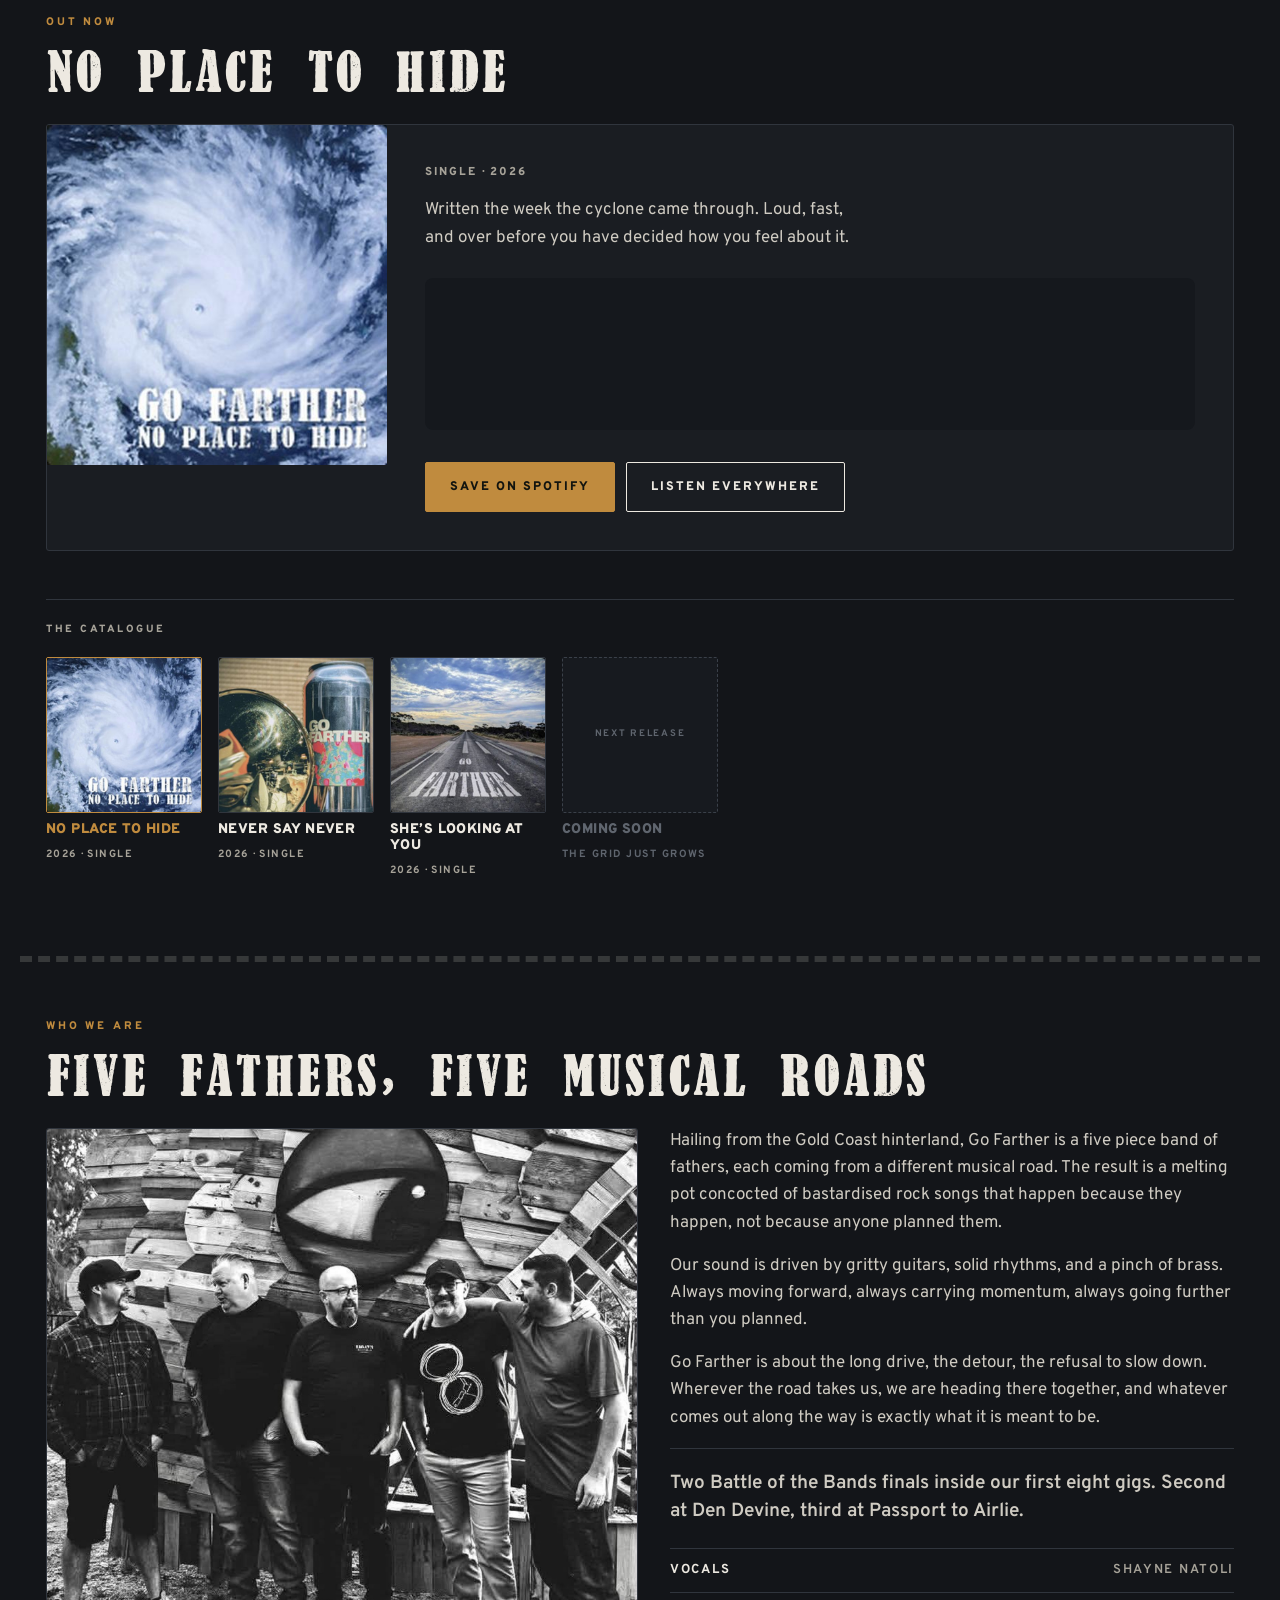
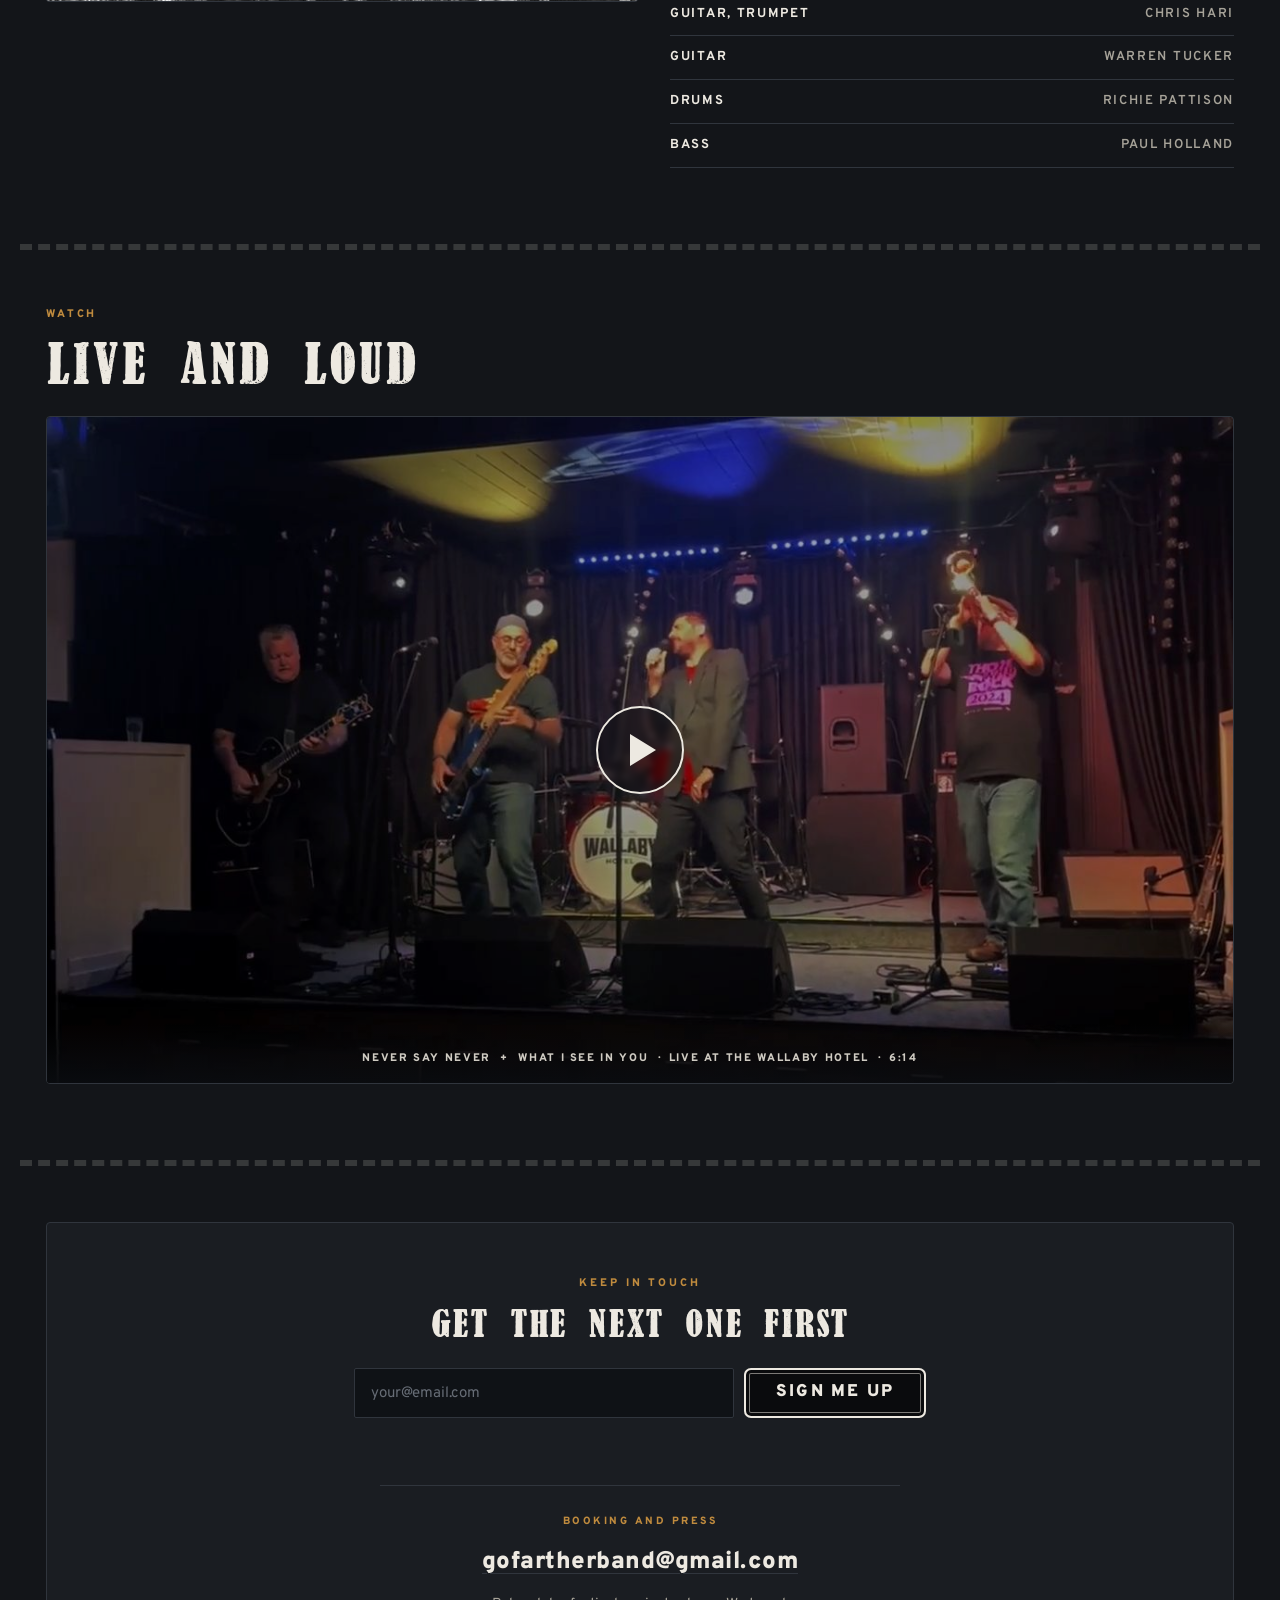
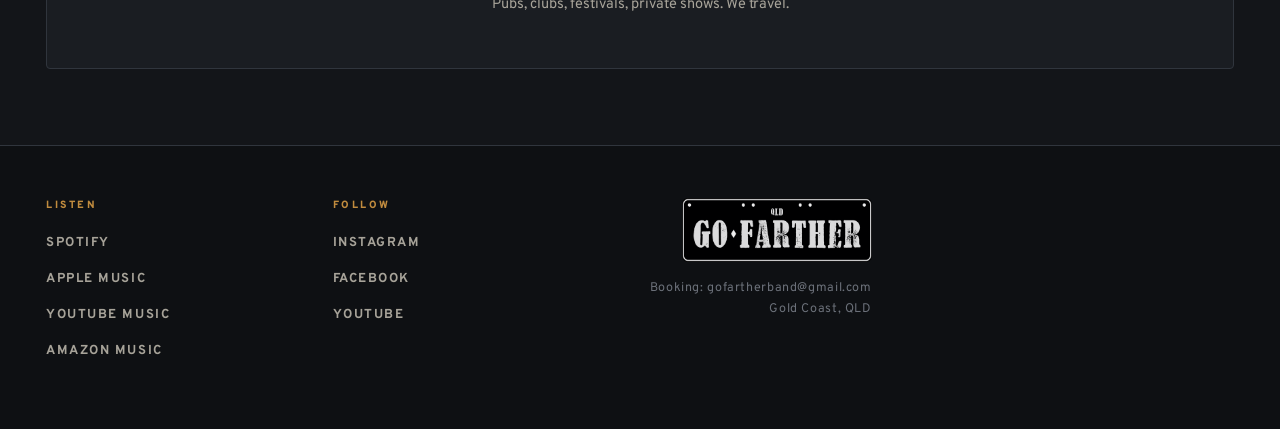
==== commit 68b9fdd1: "Version the video poster filename to bust the immutable cache" ====
--- a/index.html
+++ b/index.html
@@ -53,7 +53,7 @@
 <body>
 <header class="nav">
   <div class="shell navin">
-    <a class="navmark" href="#"><img class="navplate" src="/assets/img/plate.png" alt="Go Farther"></a>
+    <a class="navmark" href="#"><img class="navplate" src="/assets/img/plate.png" alt="Go Farther, Gold Coast"></a>
     <nav>
       <ul class="navlinks">
         <li><a href="#shows">Shows</a></li>
@@ -67,8 +67,6 @@
   </div>
 </header>
 
-<h1 class="vh">Go Farther, road trip rock from the Gold Coast hinterland</h1>
-
 <div class="hero">
   <img class="heroimg" src="/assets/img/hero-band-falcon.jpg" alt="Go Farther with a red XB Falcon GT on a hinterland road">
   <div class="heroscrim"></div>
@@ -77,7 +75,7 @@
 
 <div class="herobar">
   <div class="shell herobarin">
-    <p class="tagline">Road trip rock out of the Gold Coast hinterland. <em>The trumpet drags you along.</em></p>
+    <h1 class="tagline">Road trip rock out of the Gold Coast hinterland. <em>The trumpet drags you along.</em></h1>
     <div class="herobtns">
       <a class="btn brass" href="#shows">Next show &nbsp;&#9654;</a>
       <a class="btn" href="#music">Listen</a>
@@ -192,7 +190,7 @@
     <p class="eyebrow">Watch</p>
     <h2>Live and loud</h2>
     <figure class="videowrap" id="videoWrap">
-      <img class="vidposter" src="/assets/img/video-poster-wallaby.jpg" alt="Go Farther live at the Wallaby Hotel">
+      <img class="vidposter" src="/assets/img/video-poster-wallaby-v2.jpg" alt="Go Farther live at the Wallaby Hotel">
       <button class="vidplay" id="vidPlay" type="button" aria-label="Play the live video"></button>
       <span class="vidchip">Never Say Never &nbsp;+&nbsp; What I See in You &nbsp;&#183;&nbsp; live at the Wallaby Hotel &nbsp;&#183;&nbsp; 6:14</span>
     </figure>
--- a/assets/css/site.css
+++ b/assets/css/site.css
@@ -365,3 +365,4 @@
   position:absolute;width:1px;height:1px;padding:0;margin:-1px;overflow:hidden;
   clip:rect(0 0 0 0);clip-path:inset(50%);white-space:nowrap;border:0;
 }
+
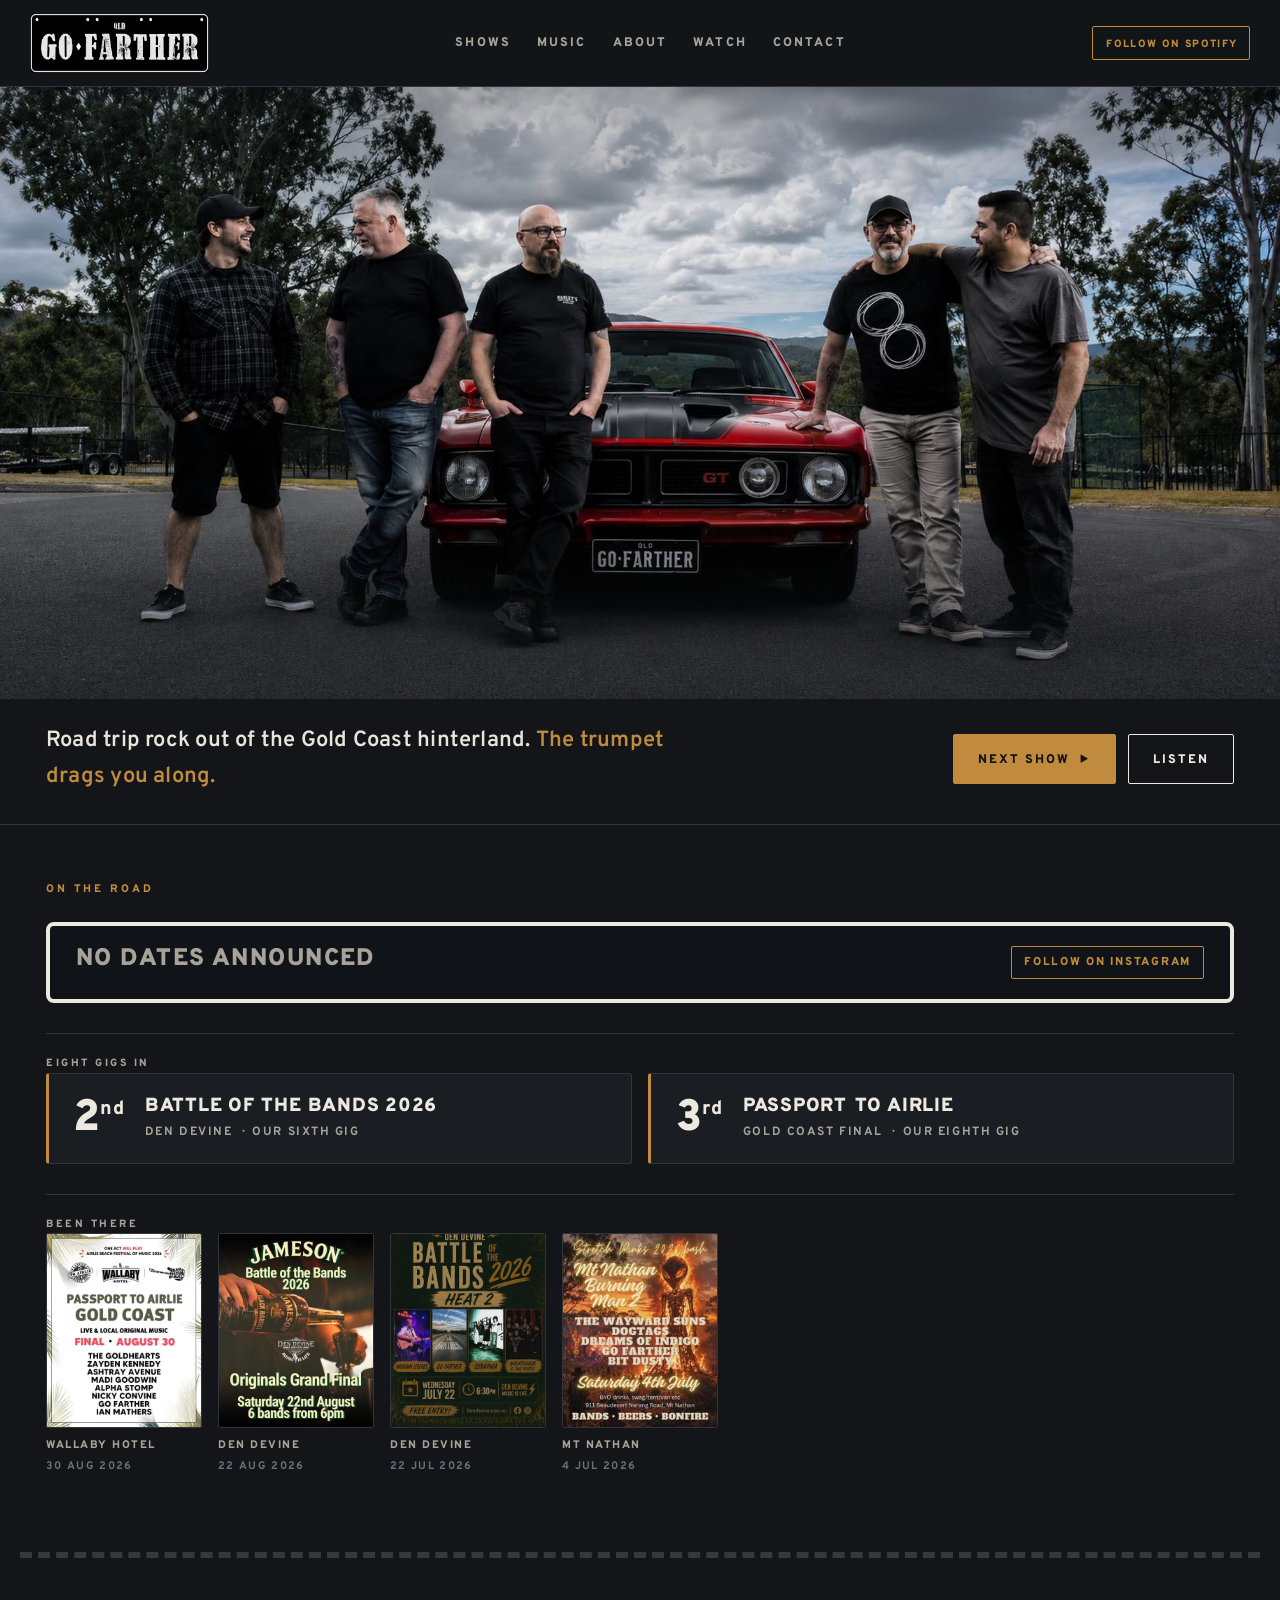
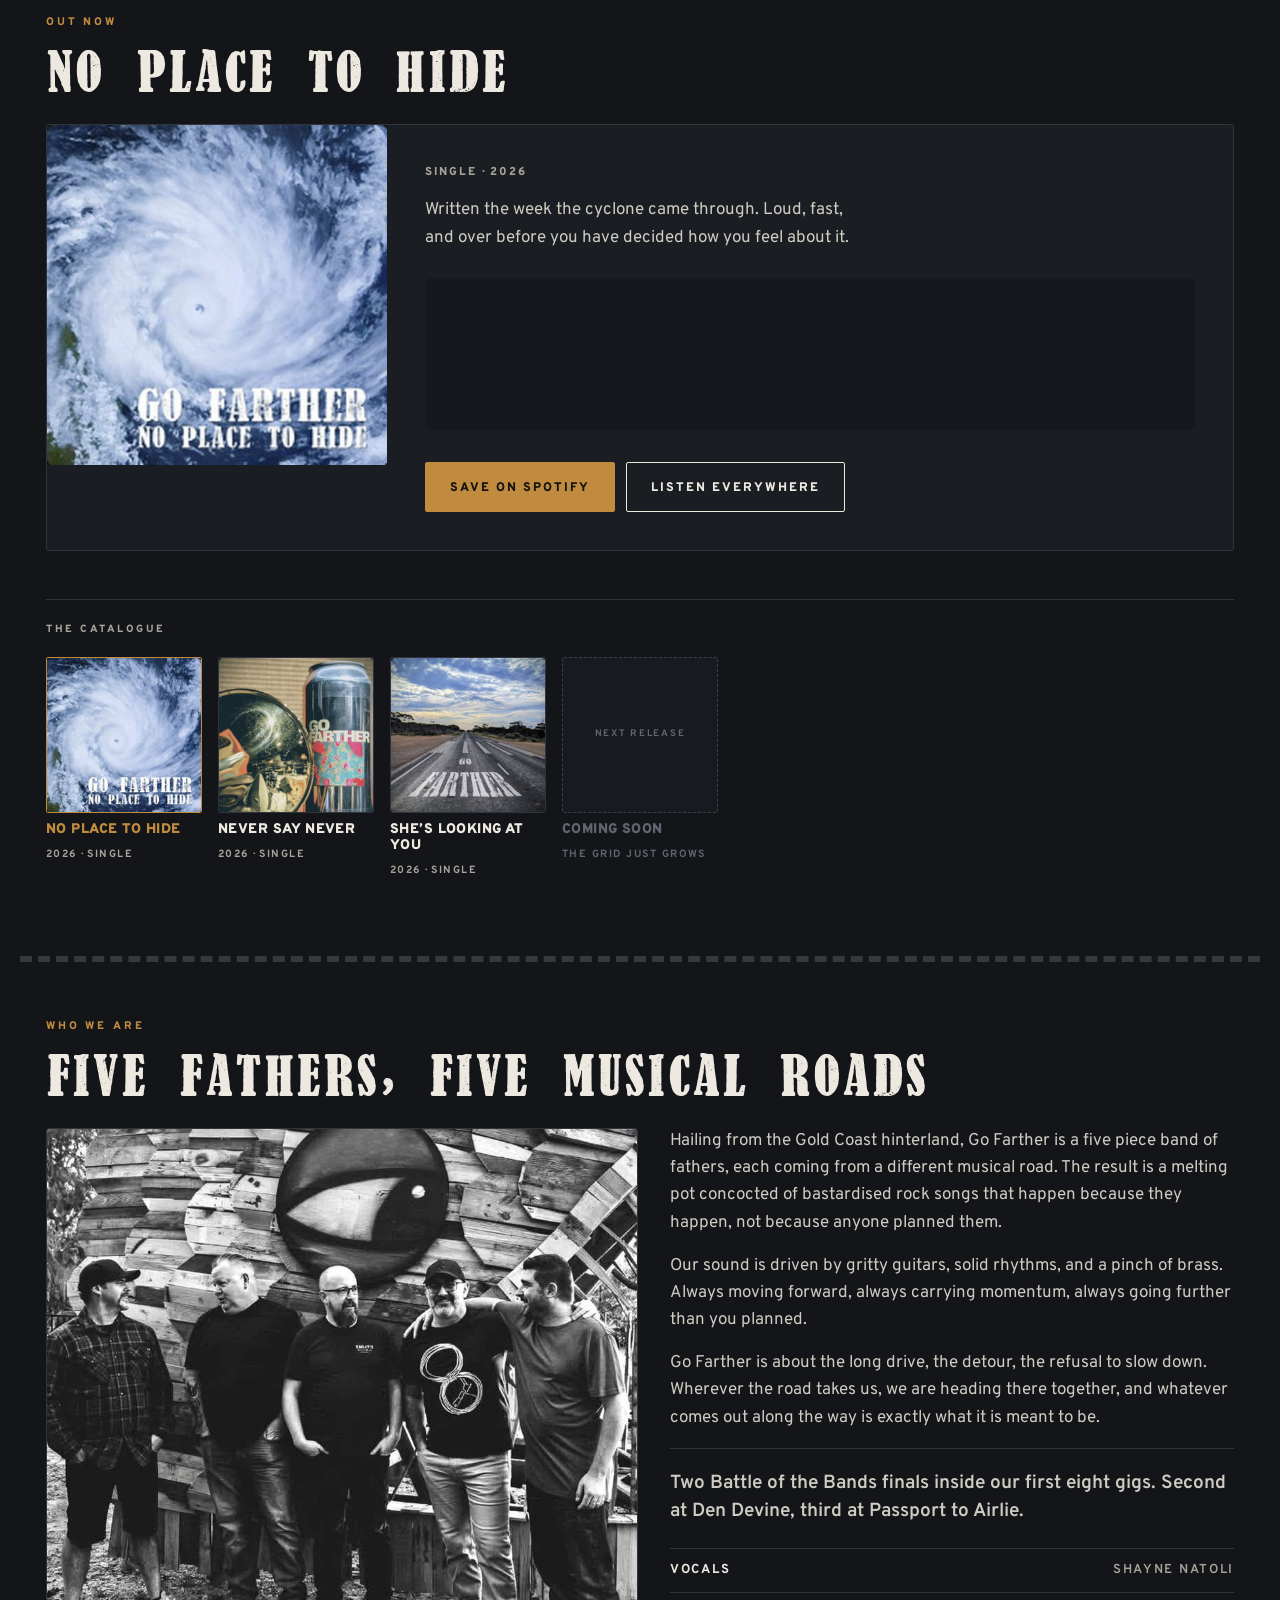
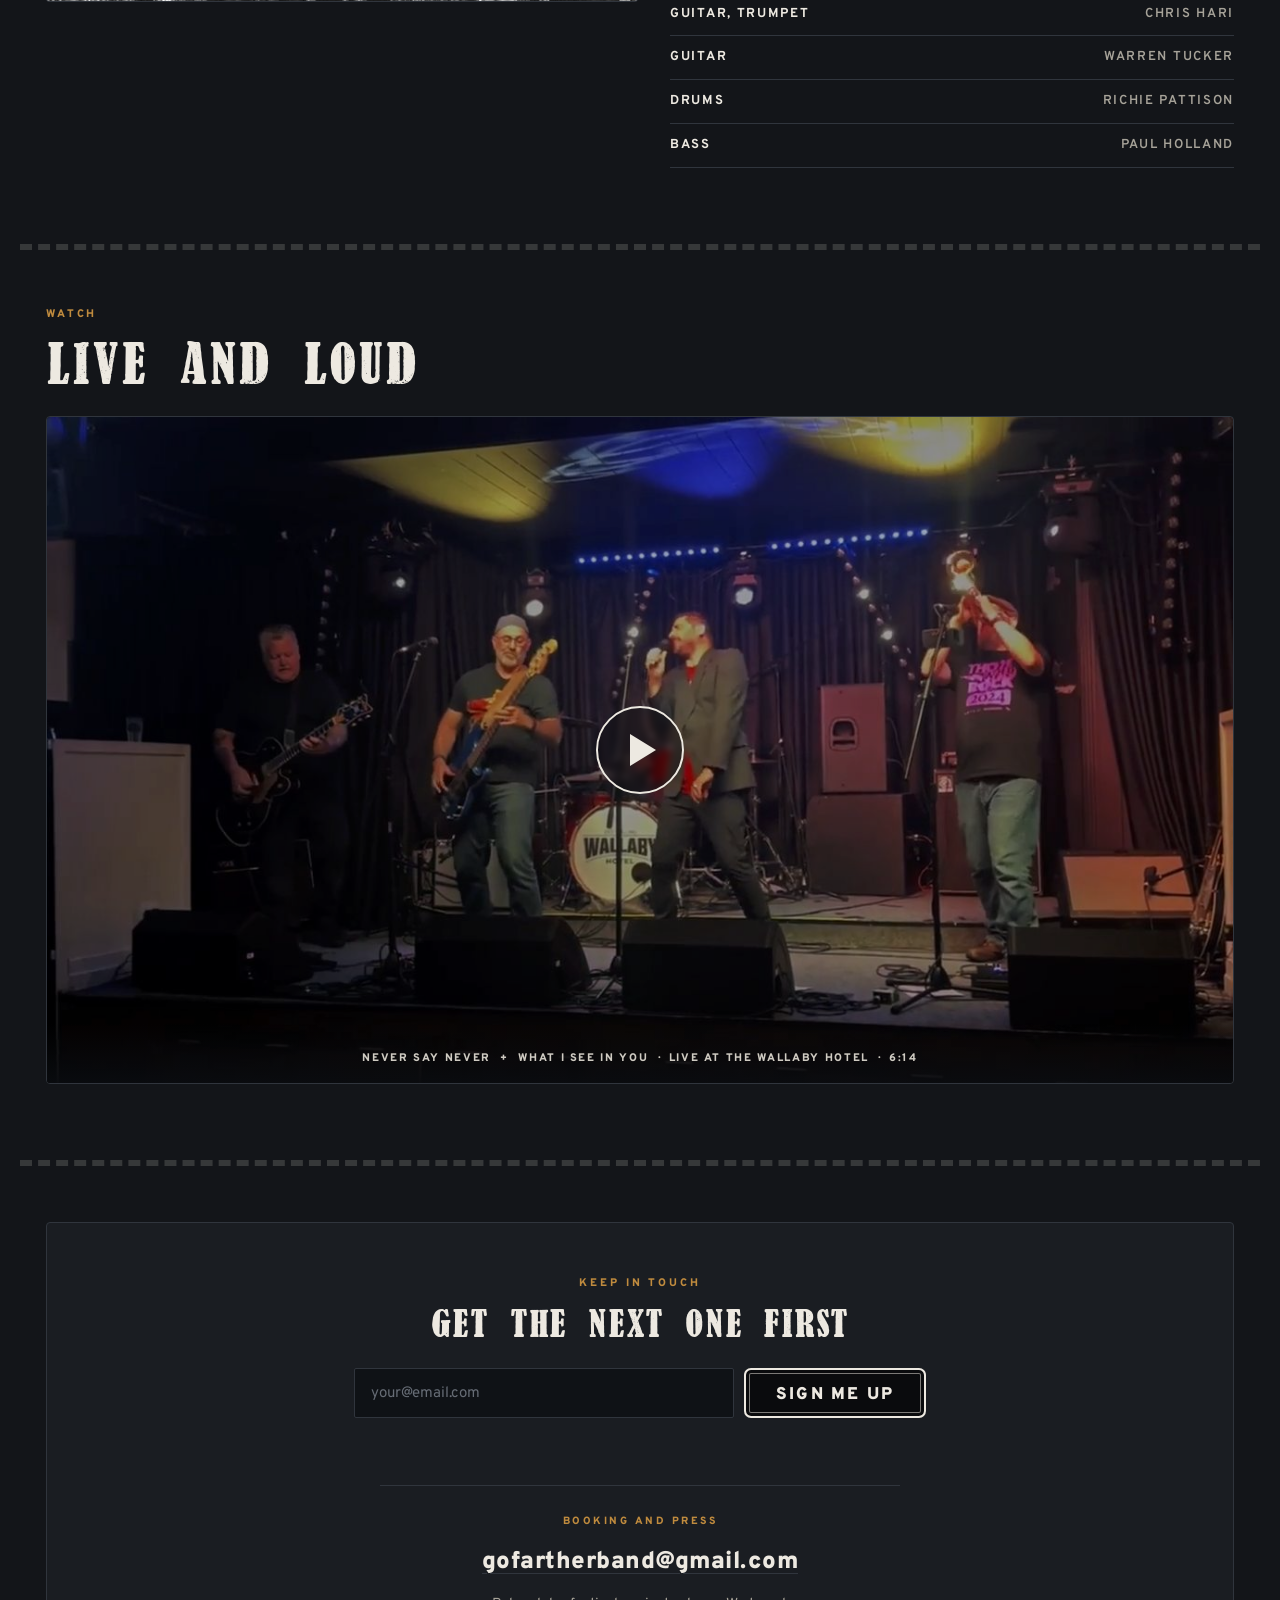
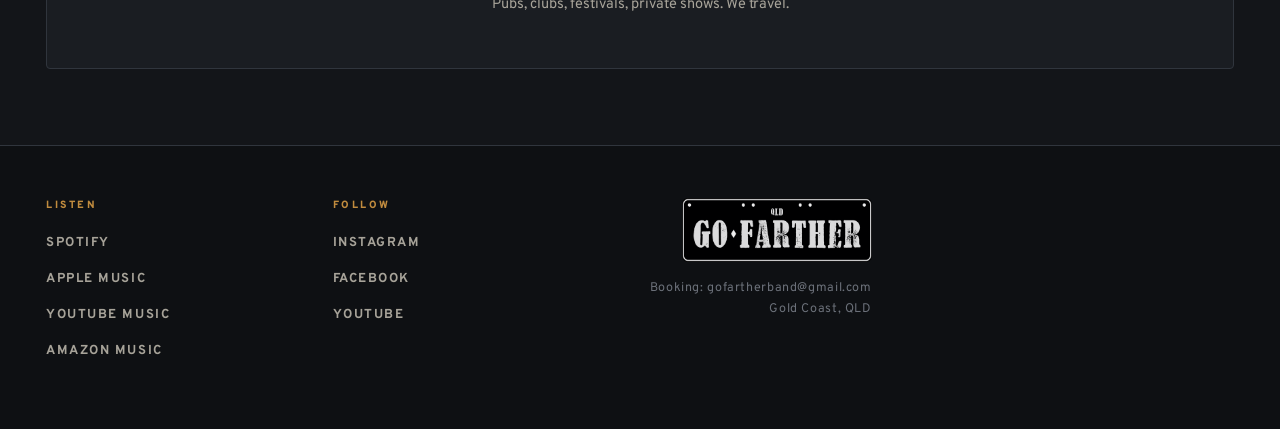
==== commit e5a02fd8: "Shrink favicon, add apple-touch-icon, optically centre button labels" ====
--- a/index.html
+++ b/index.html
@@ -25,8 +25,8 @@
 <meta name="twitter:card" content="summary_large_image">
 
 <meta name="theme-color" content="#131519">
-<link rel="icon" href="/assets/img/favicon.png" sizes="any">
-<link rel="apple-touch-icon" href="/assets/img/favicon.png">
+<link rel="icon" href="/assets/img/favicon-48.png" type="image/png" sizes="48x48">
+<link rel="apple-touch-icon" href="/assets/img/apple-touch-icon.png">
 
 <link rel="preconnect" href="https://fonts.googleapis.com">
 <link rel="preconnect" href="https://fonts.gstatic.com" crossorigin>
--- a/assets/css/site.css
+++ b/assets/css/site.css
@@ -51,7 +51,7 @@
   .spotbtn{
     display:inline-flex;align-items:center;justify-content:center;
     font-size:10.5px;font-weight:800;letter-spacing:.13em;text-transform:uppercase;
-    border:1.5px solid var(--brass);color:var(--brass);padding:8px 13px;border-radius:2px;
+    border:1.5px solid var(--brass);color:var(--brass);padding:10px 13px 6px;border-radius:2px;
     transition:background .16s,color .16s;white-space:nowrap;
   }
   .spotbtn > span{display:block;margin-right:-.15em} /* drop the trailing letter-space so the label truly centres */
@@ -92,9 +92,11 @@
   }
   .tagline em{font-style:normal;color:var(--brass)}
   .herobtns{display:flex;flex-wrap:wrap;gap:12px}
+  /* Uppercase labels sit high in the line box (no descenders), so the vertical
+     padding on every button is deliberately top-heavy. Measured, not eyeballed. */
   .btn{
     font-size:12.5px;font-weight:800;letter-spacing:.16em;text-transform:uppercase;
-    padding:14px 24px;border-radius:2px;border:1.5px solid var(--line);color:var(--line);
+    padding:15px 24px 13px;border-radius:2px;border:1.5px solid var(--line);color:var(--line);
     background:transparent;transition:background .16s,color .16s;
   }
   .btn:hover{background:var(--line);color:#111}
@@ -296,7 +298,7 @@
     display:inline-flex;flex-direction:column;align-items:center;gap:0;
     background:#0A0B0D;border:2px solid var(--line);border-radius:7px;
     box-shadow:inset 0 0 0 3px #0A0B0D, inset 0 0 0 4px rgba(237,233,225,.5);
-    padding:13px 30px 14px;cursor:pointer;font-family:var(--font);color:var(--line);
+    padding:16px 30px 11px;cursor:pointer;font-family:var(--font);color:var(--line);
     transition:transform .14s;
   }
   .platebtn:hover{transform:translateY(-2px)}
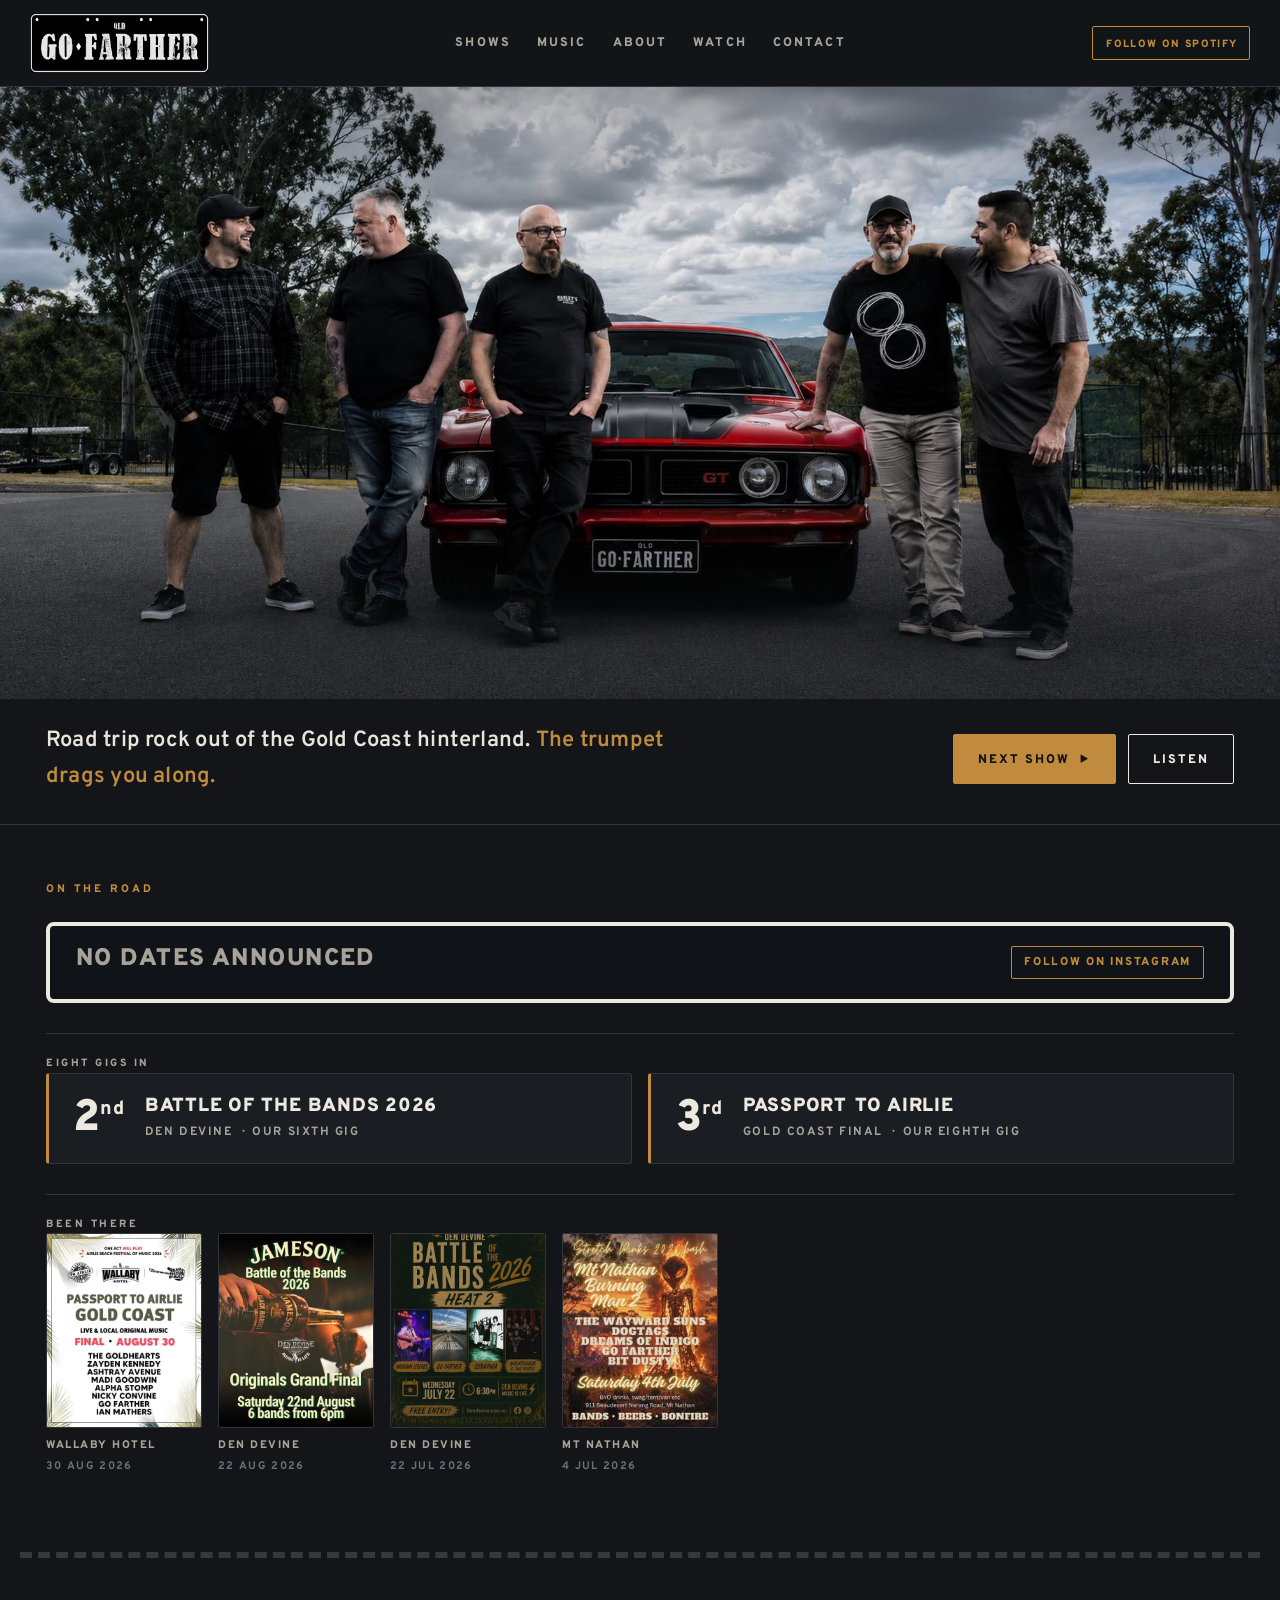
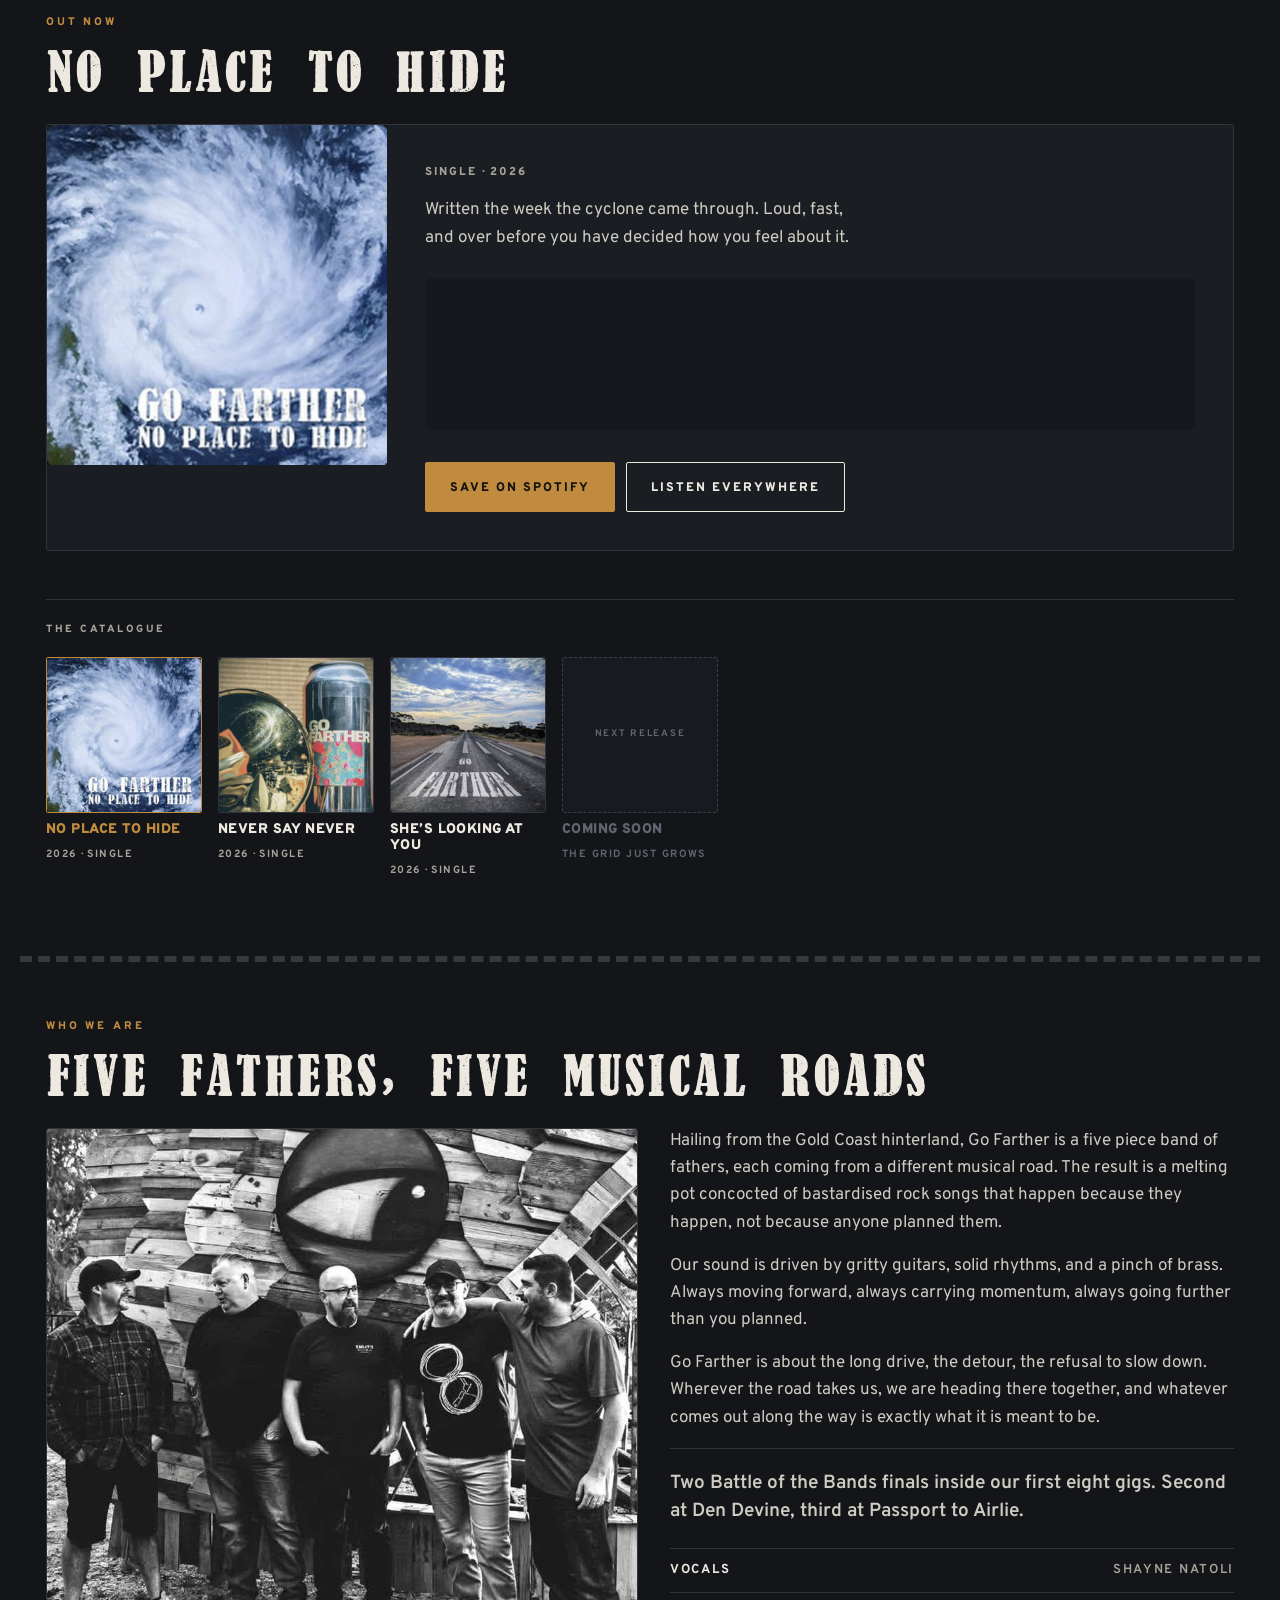
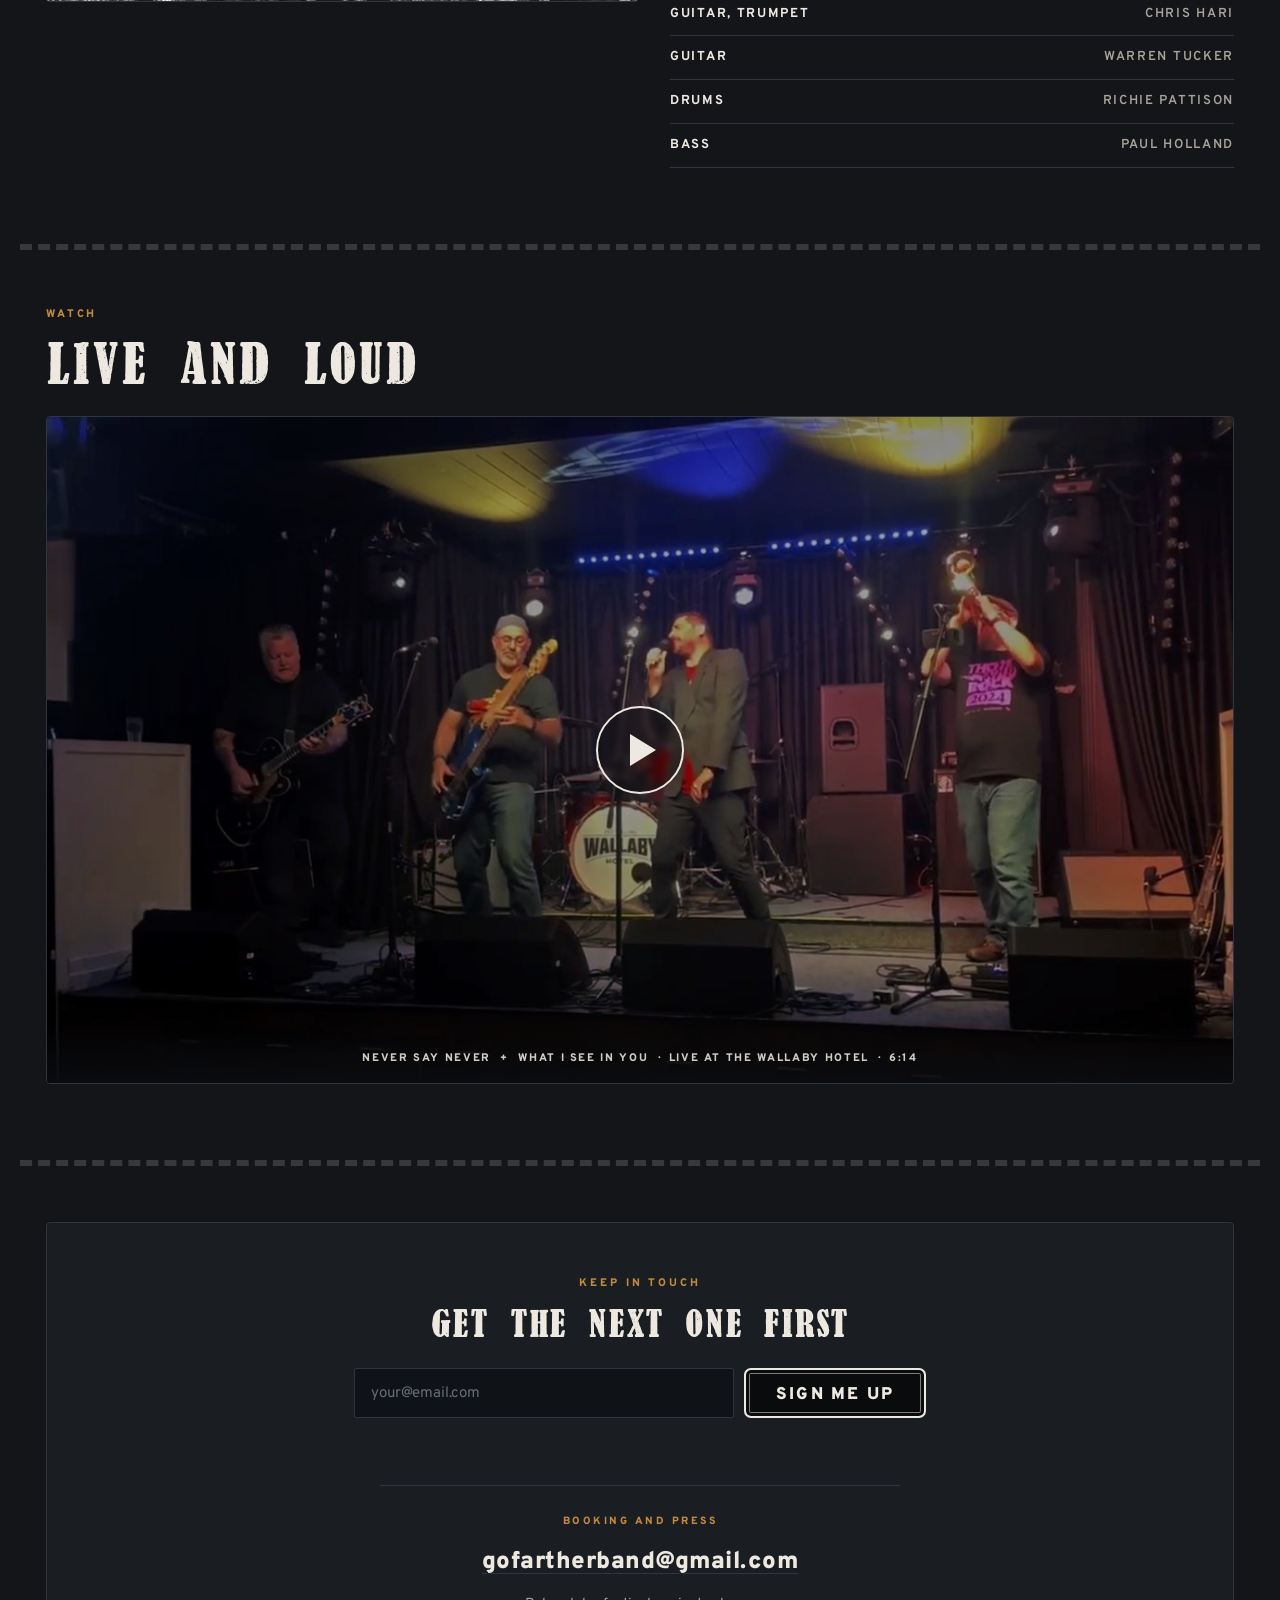
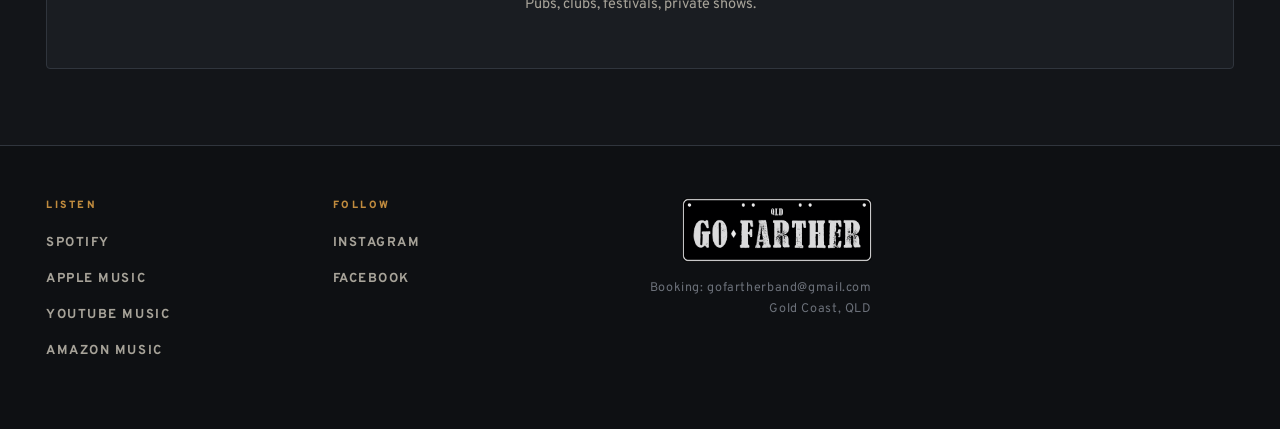
==== commit 5dc1a7b1: "Trim booking note, drop YouTube from footer Follow" ====
--- a/index.html
+++ b/index.html
@@ -214,7 +214,7 @@
       <div class="booking">
         <p class="bklabel">Booking and press</p>
         <p class="bkmail"><a href="mailto:gofartherband@gmail.com">gofartherband@gmail.com</a></p>
-        <p class="bknote">Pubs, clubs, festivals, private shows. We travel.</p>
+        <p class="bknote">Pubs, clubs, festivals, private shows.</p>
       </div>
     </div>
   </div>
@@ -237,7 +237,6 @@
         <ul class="flist">
           <li><a href="https://www.instagram.com/gofartherofficial/" target="_blank" rel="noopener">Instagram</a></li>
           <li><a href="https://www.facebook.com/gofartherofficial" target="_blank" rel="noopener">Facebook</a></li>
-          <li><a href="https://www.youtube.com/gofarther" target="_blank" rel="noopener">YouTube</a></li>
         </ul>
       </div>
       <div class="fcol fmark">
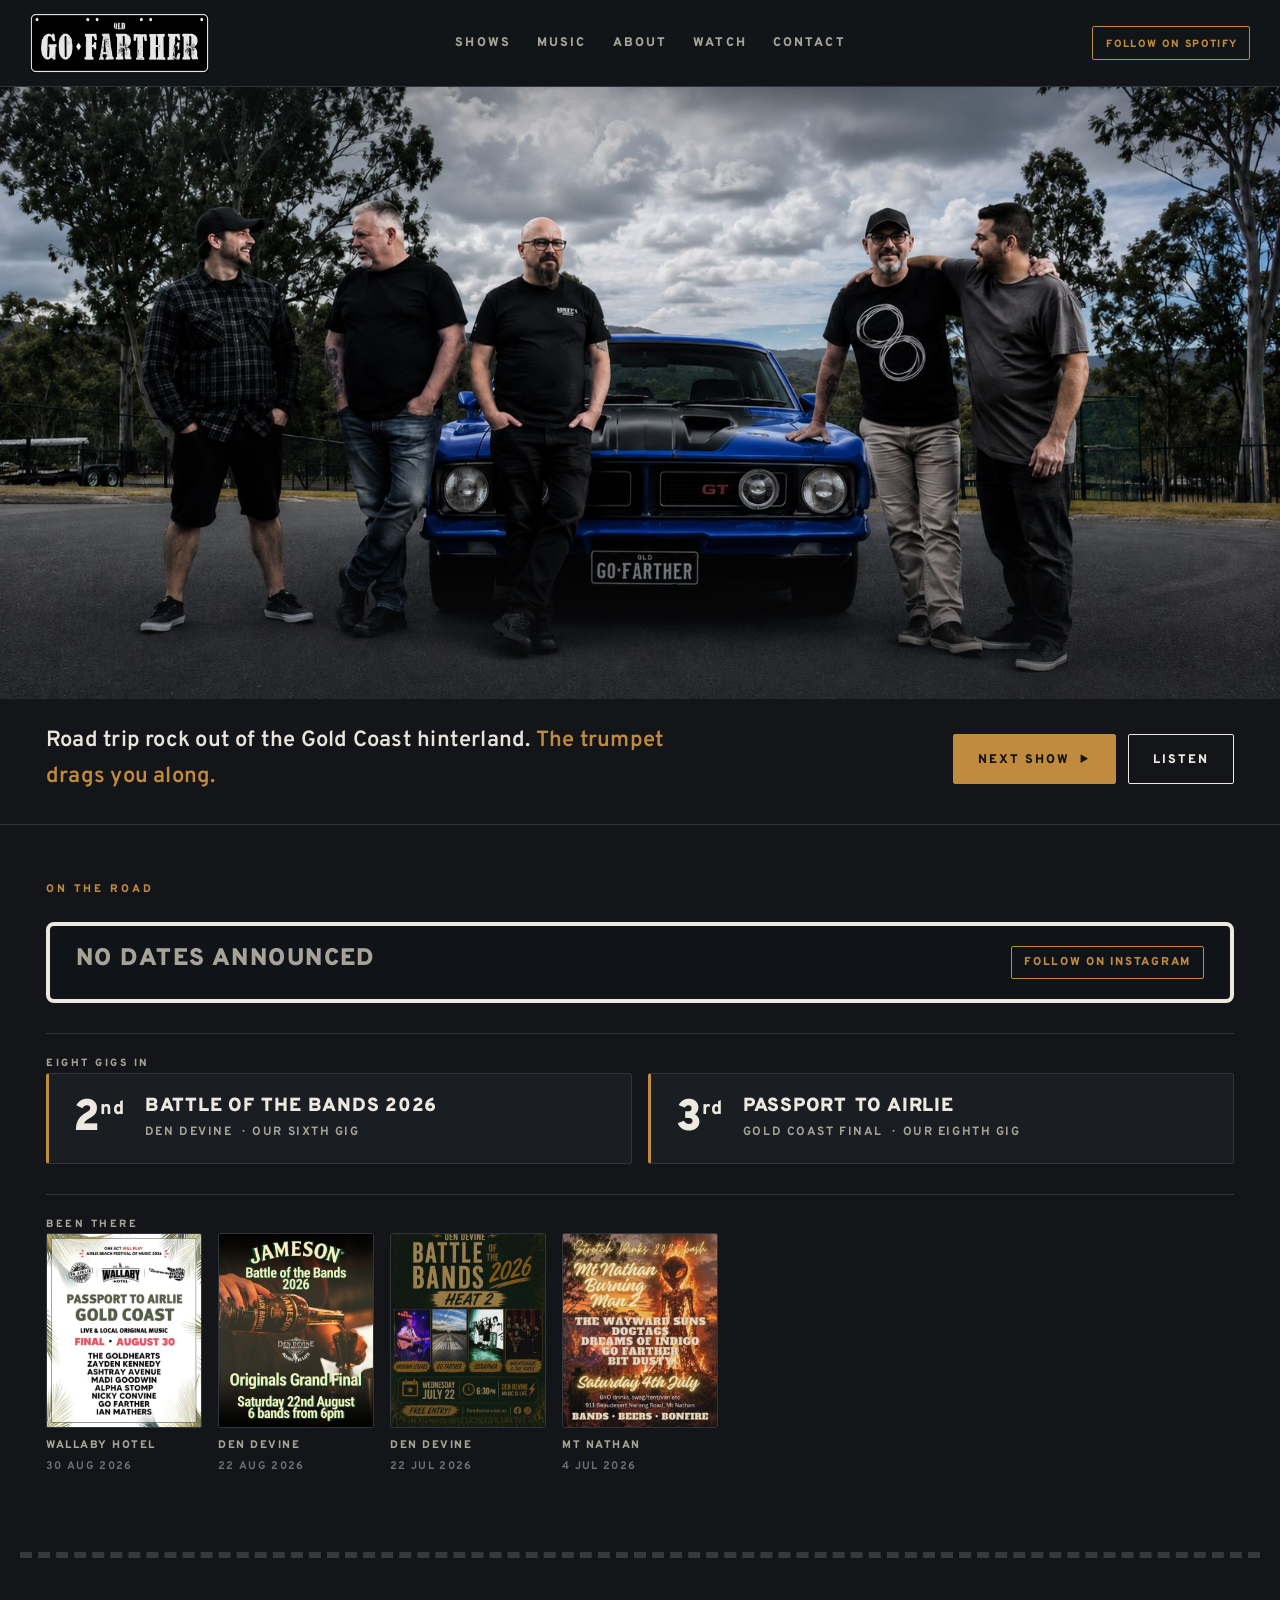
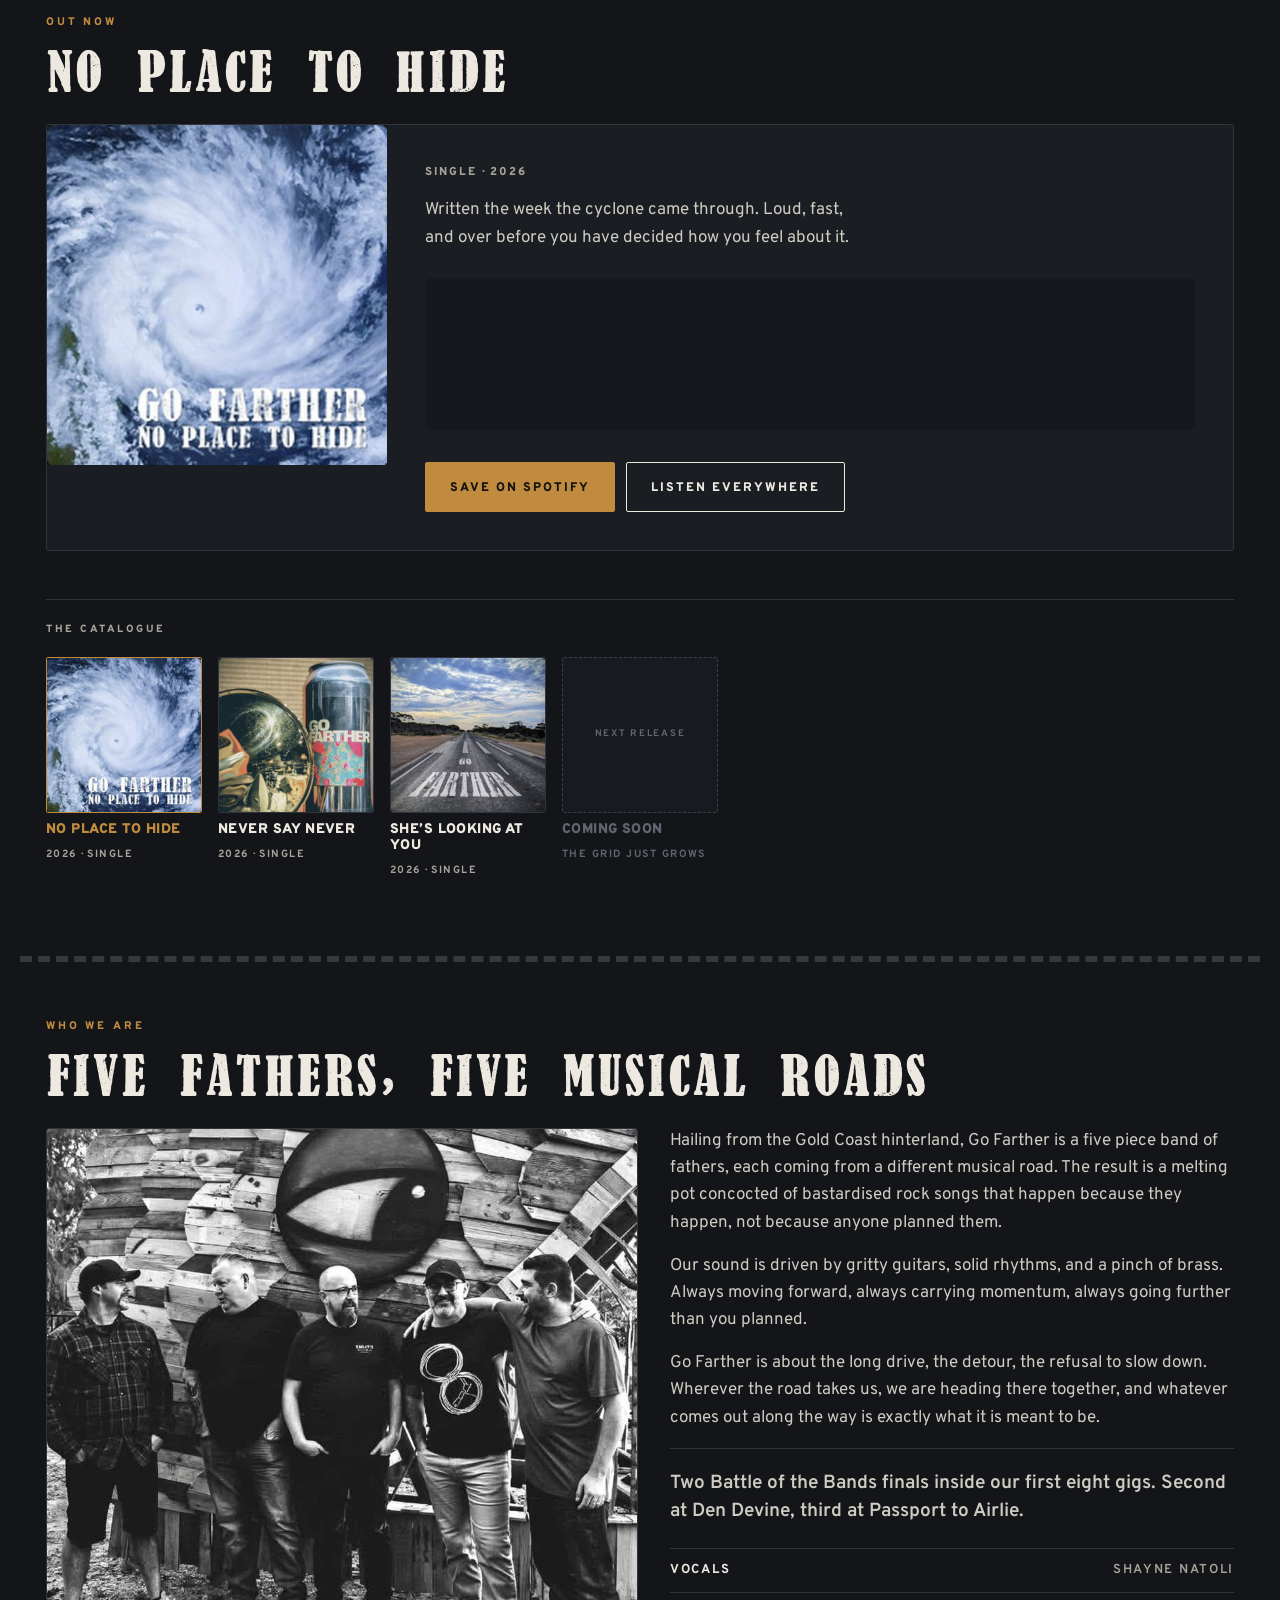
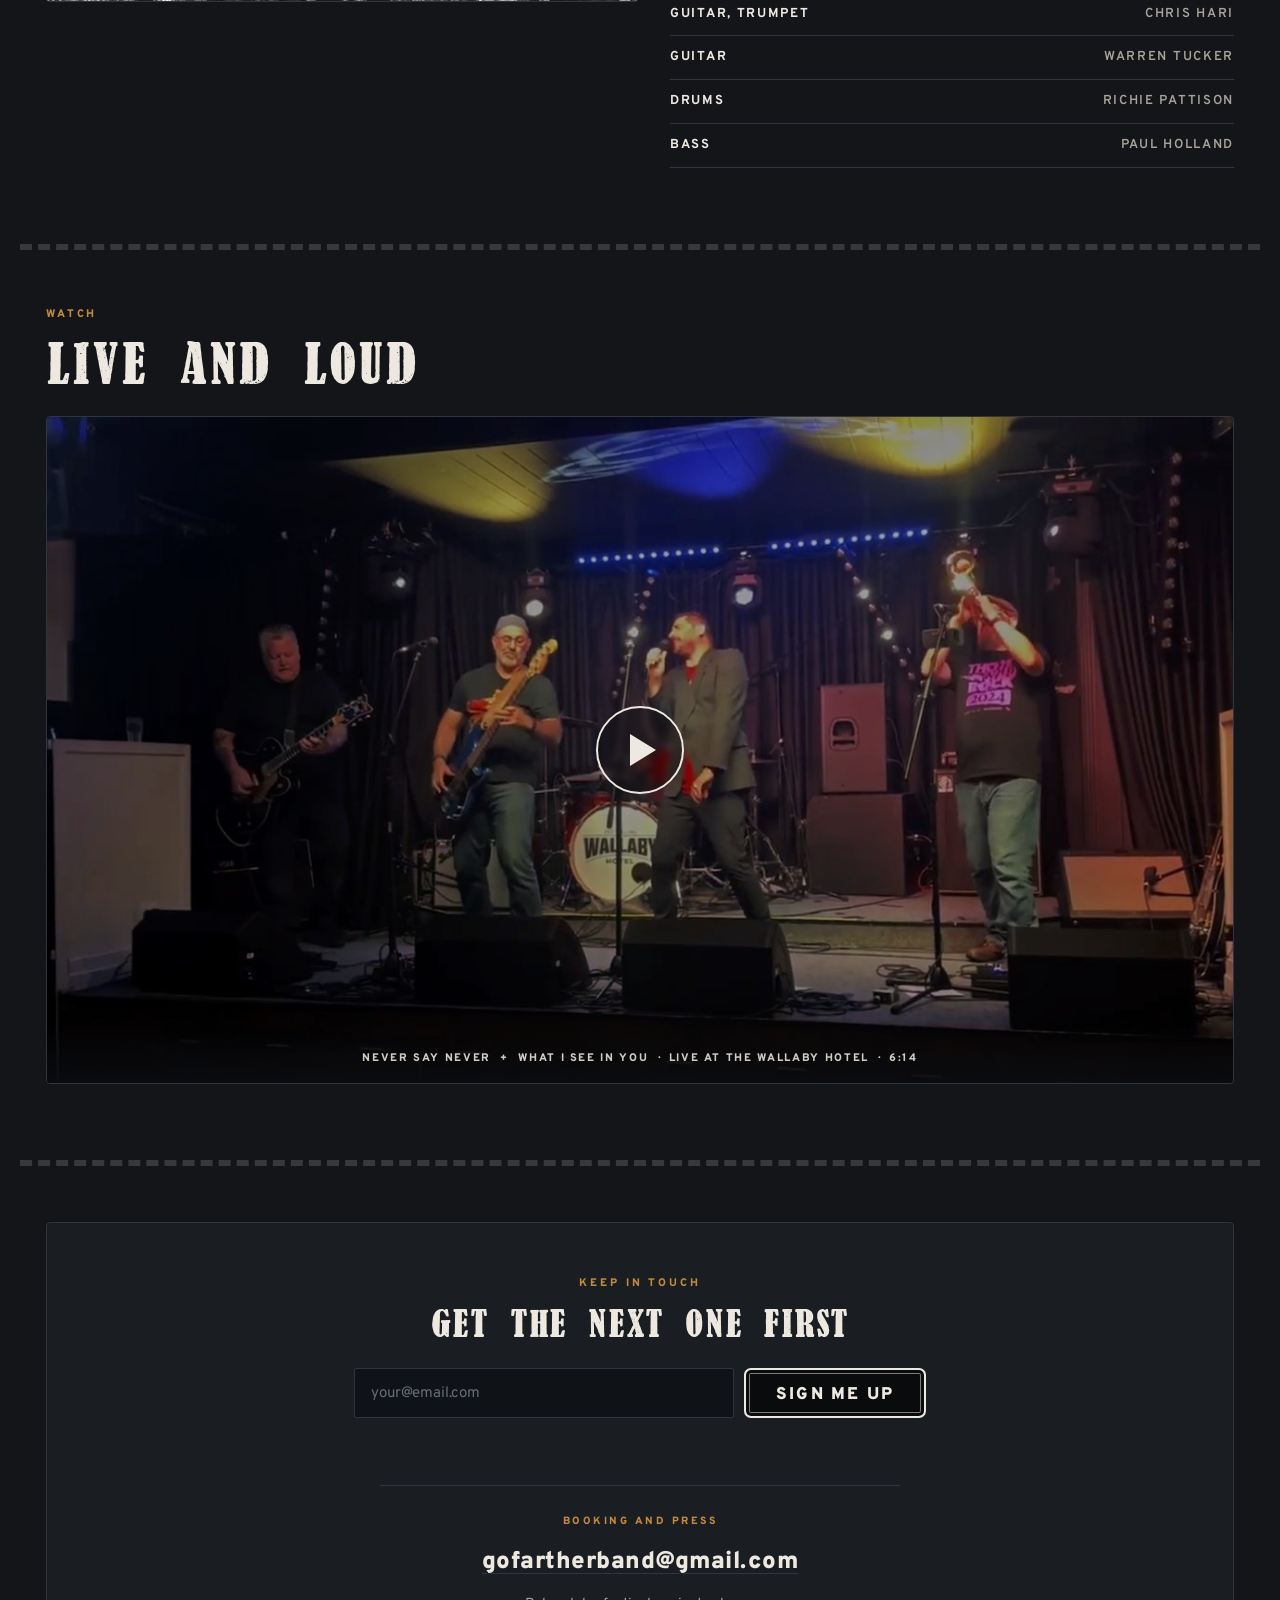
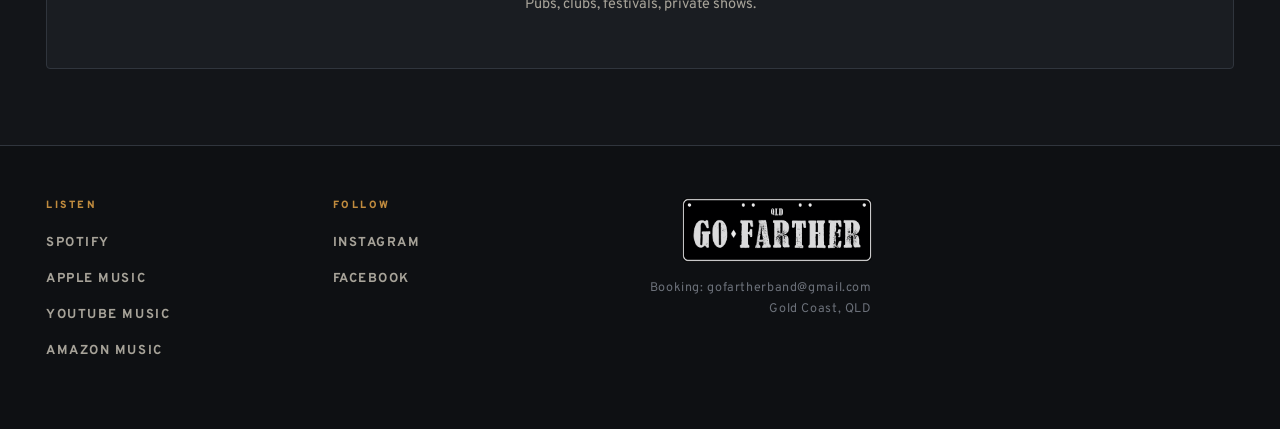
==== commit 626c995f: "New hero photo, cropped to the existing ratio" ====
--- a/index.html
+++ b/index.html
@@ -20,7 +20,7 @@
 <meta property="og:site_name" content="Go Farther">
 <meta property="og:title" content="Go Farther">
 <meta property="og:description" content="Road trip rock out of the Gold Coast hinterland. The trumpet drags you along.">
-<meta property="og:image" content="https://gofarther-8ud.pages.dev/assets/img/hero-band-falcon.jpg">
+<meta property="og:image" content="https://gofarther-8ud.pages.dev/assets/img/hero-band-falcon-v2.jpg">
 <meta property="og:url" content="https://gofarther-8ud.pages.dev/">
 <meta name="twitter:card" content="summary_large_image">
 
@@ -68,7 +68,7 @@
 </header>
 
 <div class="hero">
-  <img class="heroimg" src="/assets/img/hero-band-falcon.jpg" alt="Go Farther with a red XB Falcon GT on a hinterland road">
+  <img class="heroimg" src="/assets/img/hero-band-falcon-v2.jpg" alt="Go Farther with a blue XB Falcon GT on a hinterland road">
   <div class="heroscrim"></div>
 </div>
 </div>
